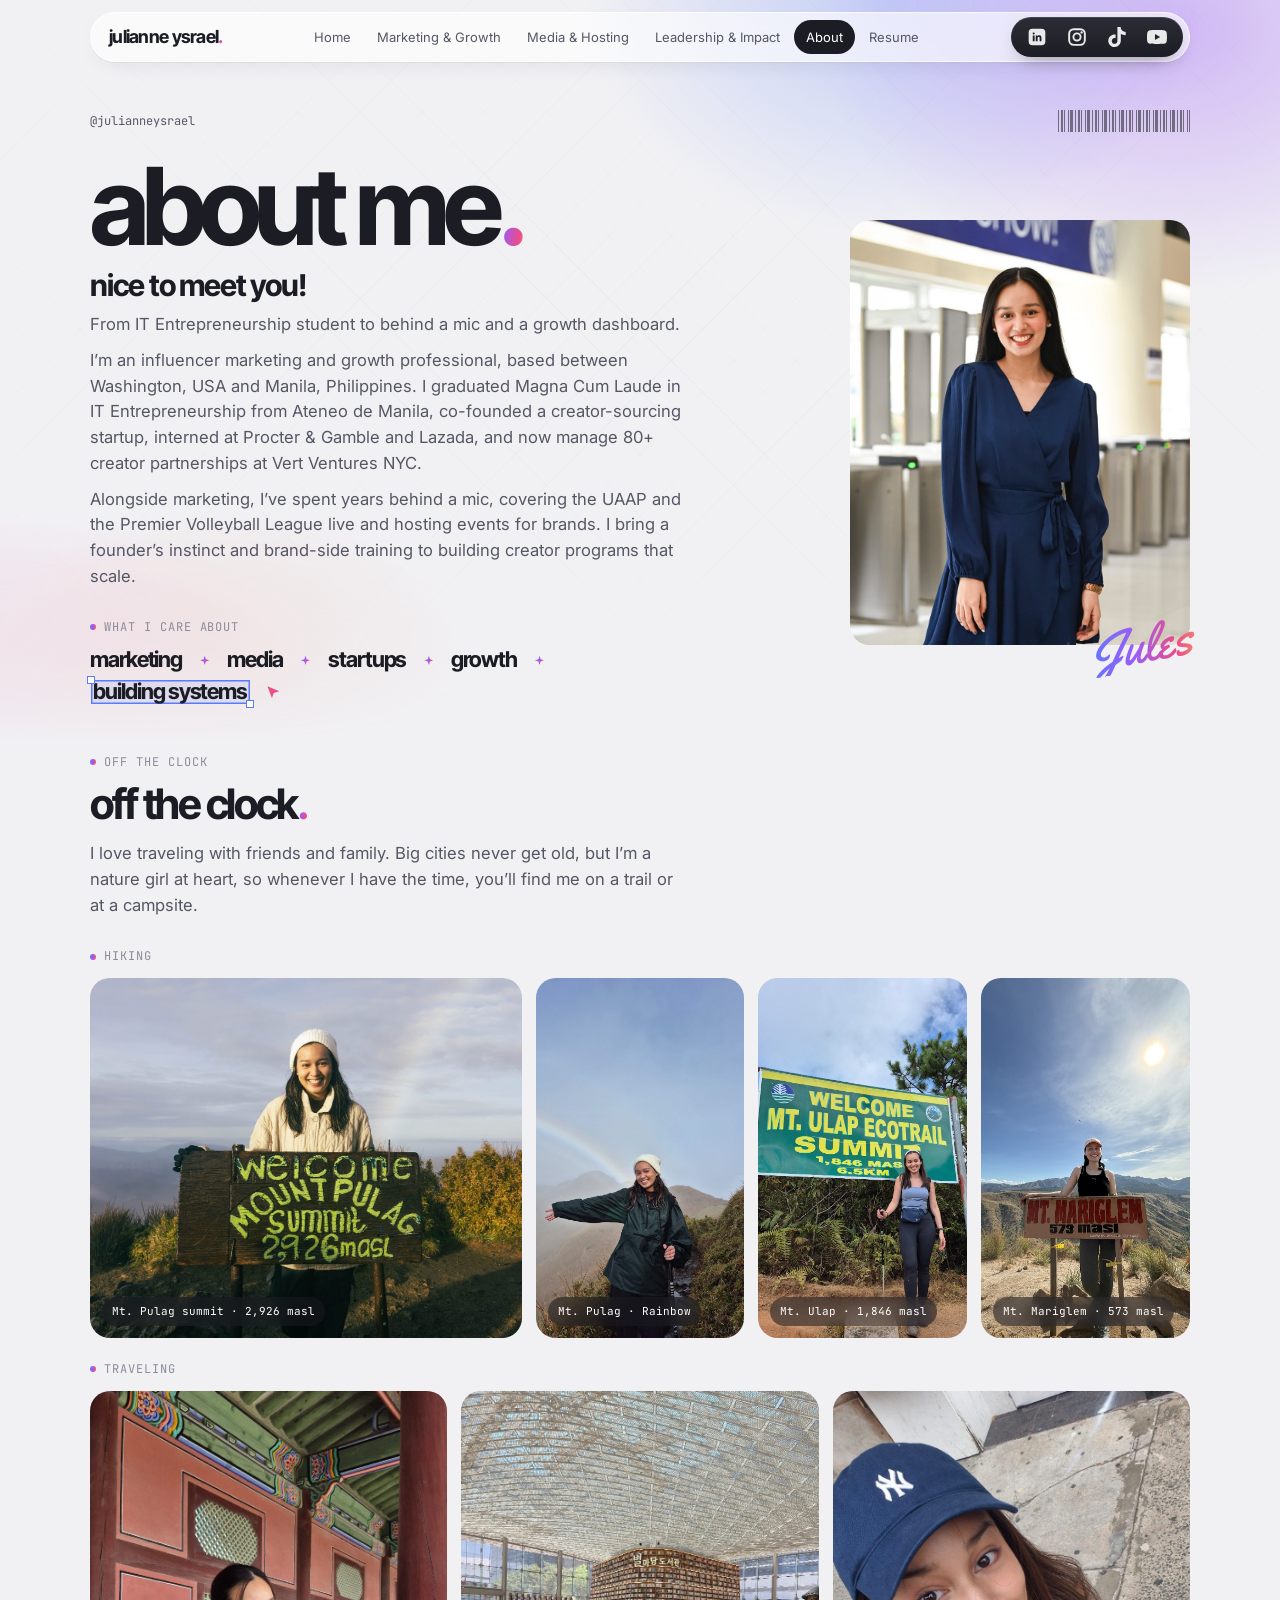
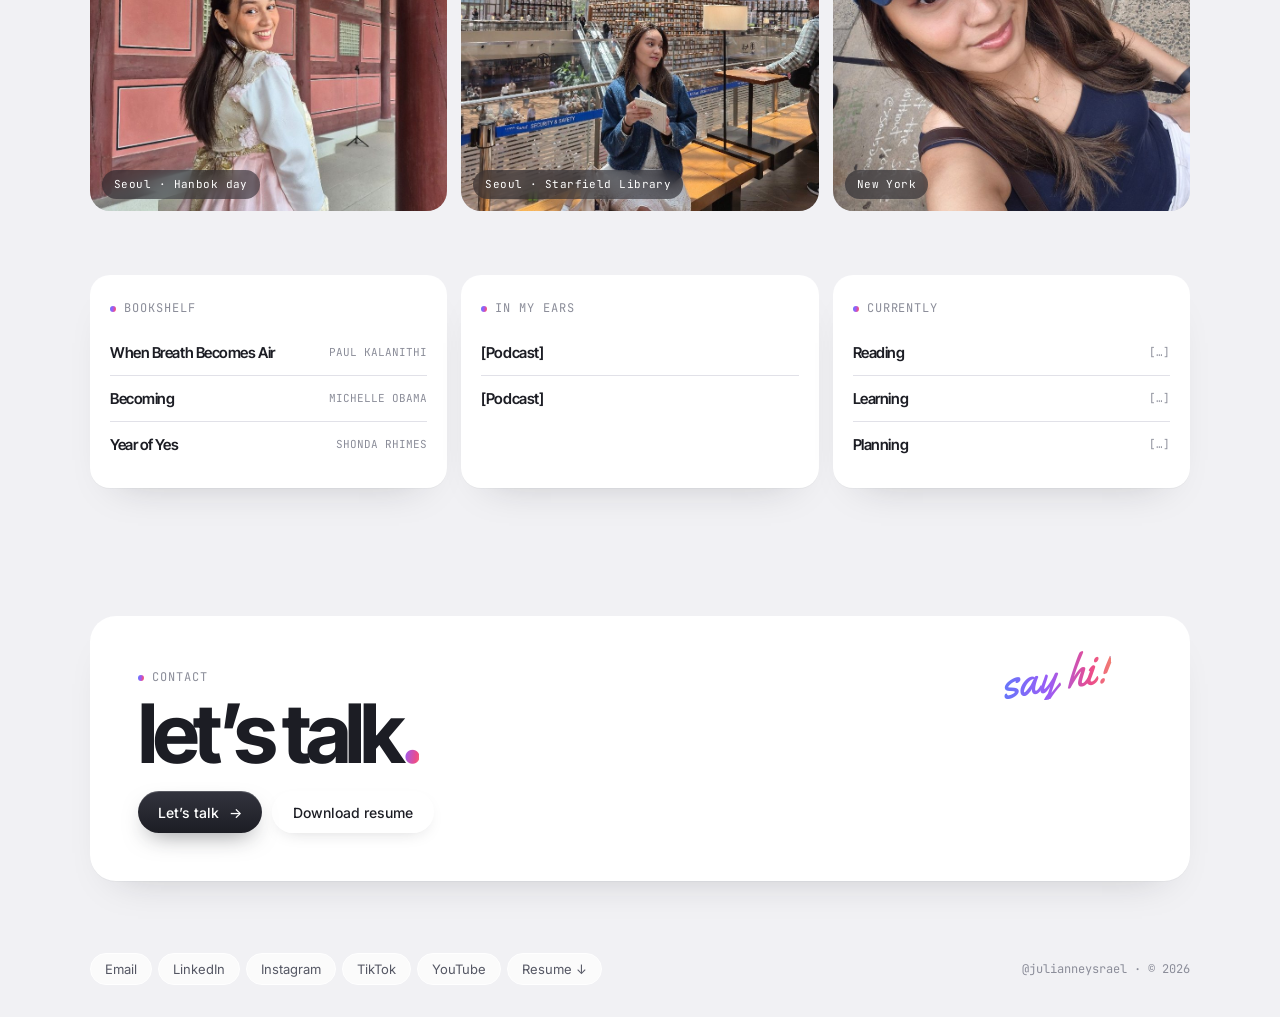
==== about.html @ 172ffd17 "Add travel and outdoors intro to About Co-Authored-By: Claude Opus 5.5 <noreply@anthropic.com> Claud" ====
<!doctype html>
<html lang="en">
<head>
  <meta charset="utf-8">
  <meta name="viewport" content="width=device-width, initial-scale=1">
  <title>About | Jules Ysrael</title>
  <meta name="description" content="My story, what I care about, and what I'm into right now.">
  <meta property="og:title" content="About | Jules Ysrael">
  <meta property="og:description" content="My story, what I care about, and what I'm into right now.">
  <meta name="theme-color" content="#f1f1f4">
  <link rel="preconnect" href="https://fonts.googleapis.com">
  <link rel="preconnect" href="https://fonts.gstatic.com" crossorigin>
  <link href="https://fonts.googleapis.com/css2?family=Inter:wght@400;500;600&family=Inter+Tight:wght@500;600;700&family=JetBrains+Mono:wght@400;500&family=Yellowtail&family=Instrument+Serif:ital@0;1&display=swap" rel="stylesheet">
  <link rel="stylesheet" href="assets/styles.css">
</head>
<body>
  <header class="site-header">
    <div class="wrap">
      <div class="bar">
        <a class="logo" href="index.html">julianne ysrael<span>.</span></a>

        <nav class="nav" id="nav">
          <a href="index.html">Home</a>
          <a href="marketing.html">Marketing &amp; Growth</a>
          <a href="media.html">Media &amp; Hosting</a>
          <a href="leadership.html">Leadership &amp; Impact</a>
          <a href="about.html" aria-current="page">About</a>
          <a href="assets/Jules-Ysrael-Resume.pdf" download>Resume</a>
        </nav>
        <div class="bar-end">
          <div class="socials" aria-label="Social media">
          <a href="https://www.linkedin.com/in/julianne-ysrael-a098501b9/" target="_blank" rel="noopener" aria-label="LinkedIn" title="LinkedIn"><svg viewBox="0 0 24 24" width="20" height="20" aria-hidden="true"><rect x="2" y="2" width="20" height="20" rx="4.5" fill="currentColor"/><g class="cut" transform="translate(4.7 4.5) scale(.62)"><path d="M20.447 20.452h-3.554v-5.569c0-1.328-.027-3.037-1.852-3.037-1.853 0-2.136 1.445-2.136 2.939v5.667H9.351V9h3.414v1.561h.046c.477-.9 1.637-1.85 3.37-1.85 3.601 0 4.267 2.37 4.267 5.455v6.286zM5.337 7.433a2.064 2.064 0 1 1 0-4.128 2.064 2.064 0 0 1 0 4.128zM7.119 20.452H3.555V9h3.564v11.452z"/></g></svg></a>
          <a href="https://www.instagram.com/julianneysrael/" target="_blank" rel="noopener" aria-label="Instagram" title="Instagram"><svg viewBox="0 0 24 24" width="20" height="20" aria-hidden="true"><rect x="2.6" y="2.6" width="18.8" height="18.8" rx="5.4" fill="none" stroke="currentColor" stroke-width="2.3"/><circle cx="12" cy="12" r="4.3" fill="none" stroke="currentColor" stroke-width="2.3"/><circle cx="17.5" cy="6.5" r="1.4" fill="currentColor"/></svg></a>
          <a href="https://www.tiktok.com/@julianneysrael" target="_blank" rel="noopener" aria-label="TikTok" title="TikTok"><svg viewBox="0 0 24 24" width="20" height="20" aria-hidden="true"><path fill="currentColor" d="M12.525.02c1.31-.02 2.61-.01 3.91-.02.08 1.53.63 3.09 1.75 4.17 1.12 1.11 2.7 1.62 4.24 1.79v4.03c-1.44-.05-2.89-.35-4.2-.97-.57-.26-1.1-.59-1.62-.93-.01 2.92.01 5.84-.02 8.75-.08 1.4-.54 2.79-1.35 3.94-1.31 1.92-3.58 3.17-5.91 3.21-1.43.08-2.86-.31-4.08-1.03-2.02-1.19-3.44-3.37-3.65-5.71-.02-.5-.03-1-.01-1.49.18-1.9 1.12-3.72 2.58-4.96 1.66-1.44 3.98-2.13 6.15-1.72.02 1.48-.04 2.96-.04 4.44-.99-.32-2.15-.23-3.02.37-.63.41-1.11 1.04-1.36 1.75-.21.51-.15 1.07-.14 1.61.24 1.64 1.82 3.02 3.5 2.87 1.12-.01 2.19-.66 2.77-1.61.19-.33.4-.67.41-1.06.1-1.79.06-3.57.07-5.36.01-4.03-.01-8.05.02-12.07z"/></svg></a>
          <a href="https://www.youtube.com/c/julesysrael" target="_blank" rel="noopener" aria-label="YouTube" title="YouTube"><svg viewBox="0 0 24 24" width="20" height="20" aria-hidden="true"><path fill="currentColor" fill-rule="evenodd" d="M23.498 6.186a3.016 3.016 0 0 0-2.122-2.136C19.505 3.545 12 3.545 12 3.545s-7.505 0-9.377.505A3.017 3.017 0 0 0 .502 6.186C0 8.07 0 12 0 12s0 3.93.502 5.814a3.016 3.016 0 0 0 2.122 2.136c1.871.505 9.376.505 9.376.505s7.505 0 9.377-.505a3.015 3.015 0 0 0 2.122-2.136C24 15.93 24 12 24 12s0-3.93-.502-5.814zM9.545 15.568V8.432L15.818 12l-6.273 3.568z"/></svg></a>
          </div>
          <button class="nav-toggle" aria-expanded="false" aria-controls="nav">Menu</button>
        </div>
      </div>
    </div>
  </header>

  <main>
    <section class="hero">
      <div class="ambient" aria-hidden="true"></div>
      <div class="wrap">
        <div class="hero-top reveal">
          <span>@julianneysrael</span>
          <span class="barcode" aria-hidden="true"></span>
        </div>
        <div class="hero-main reveal">
          <div class="hero-copy">
            <h1 class="display">about me<span class="dot">.</span></h1>
            <h2 class="h-sub" style="margin:18px 0 10px">nice to meet you!</h2>
            <p class="lede" style="margin-bottom:10px">From IT Entrepreneurship student to behind a mic and a growth dashboard.</p>
            <p class="lede" style="margin-bottom:10px">I&rsquo;m an influencer marketing and growth professional, based between Washington, USA and Manila, Philippines. I graduated Magna Cum Laude in IT Entrepreneurship from Ateneo de Manila, co-founded a creator-sourcing startup, interned at Procter &amp; Gamble and Lazada, and now manage 80+ creator partnerships at Vert Ventures NYC.</p>
            <p class="lede">Alongside marketing, I&rsquo;ve spent years behind a mic, covering the UAAP and the Premier Volleyball League live and hosting events for brands. I bring a founder&rsquo;s instinct and brand-side training to building creator programs that scale.</p>
            <span class="eyebrow" style="margin-top:8px">What I care about</span>
            <div class="logos" style="font-size:clamp(17px,1.7vw,22px)">
              <span>marketing</span><i class="spark"></i><span>media</span><i class="spark"></i><span>startups</span><i class="spark"></i><span>growth</span><i class="spark"></i><span class="select">building systems</span><span class="cursor" aria-hidden="true"></span>
            </div>
          </div>
          <div class="hero-photo">
            <div class="frame"><img src="assets/img/headshot.jpg" alt="Jules Ysrael" width="900" height="1352" loading="lazy"></div>
            <span class="script sig" aria-hidden="true">Jules</span>
          </div>
        </div>
      </div>
    </section>

    <section class="section" style="padding-top:0">
      <div class="wrap">
        <div class="section-head reveal">
          <div><span class="eyebrow">Off the clock</span><h2 class="display h-section">off the clock<span class="dot">.</span></h2></div>
          
        </div>
        <p class="lede reveal" style="margin:-6px 0 24px">I love traveling with friends and family. Big cities never get old, but I&rsquo;m a nature girl at heart, so whenever I have the time, you&rsquo;ll find me on a trail or at a campsite.</p>
        <span class="eyebrow reveal">Hiking</span>
        <div class="photo-wall five">
          <figure class="shot wide reveal"><img src="assets/img/about/hike-pulag.jpg" alt="Jules at the Mt. Pulag summit sign" loading="lazy"><figcaption>Mt. Pulag summit &middot; 2,926 masl</figcaption></figure>
          <figure class="shot reveal"><img src="assets/img/about/hike-rainbow.jpg" alt="Jules on a misty Mt. Pulag ridge with a rainbow behind her" loading="lazy"><figcaption>Mt. Pulag &middot; Rainbow</figcaption></figure>
          <figure class="shot reveal"><img src="assets/img/about/hike-ulap.jpg" alt="Jules at the Mt. Ulap Ecotrail summit sign" loading="lazy"><figcaption>Mt. Ulap &middot; 1,846 masl</figcaption></figure>
          <figure class="shot reveal"><img src="assets/img/about/hike-mariglem.jpg" alt="Jules at the Mt. Mariglem summit sign" loading="lazy"><figcaption>Mt. Mariglem &middot; 573 masl</figcaption></figure>
        </div>
        <span class="eyebrow reveal" style="margin-top:22px">Traveling</span>
        <div class="photo-wall three">
          <figure class="shot reveal"><img src="assets/img/about/travel-seoul-palace.jpg" alt="Jules in a pink hanbok at a palace in Seoul" loading="lazy"><figcaption>Seoul &middot; Hanbok day</figcaption></figure>
          <figure class="shot reveal"><img src="assets/img/about/travel-seoul-library.jpg" alt="Jules reading at Starfield Library in Seoul" loading="lazy"><figcaption>Seoul &middot; Starfield Library</figcaption></figure>
          <figure class="shot reveal"><img src="assets/img/about/travel-nyc.jpg" alt="Jules in a Yankees cap on a New York sidewalk" loading="lazy"><figcaption>New York</figcaption></figure>
        </div>
      </div>
    </section>

    <section class="section" style="padding-top:0">
      <div class="wrap grid-3">
        <div class="block card reveal">
          <span class="eyebrow">Bookshelf</span>
          <ul class="item-list" style="padding:0">
            <li><b>When Breath Becomes Air</b><span class="meta">PAUL KALANITHI</span></li>
            <li><b>Becoming</b><span class="meta">MICHELLE OBAMA</span></li>
            <li><b>Year of Yes</b><span class="meta">SHONDA RHIMES</span></li>
          </ul>
        </div>
          <div class="block card reveal">
            <span class="eyebrow">In my ears</span>
            <ul class="item-list" style="padding:0">
              <li><b>[Podcast]</b></li>
              <li><b>[Podcast]</b></li>
            </ul>
          </div>
          <div class="block card reveal">
            <span class="eyebrow">Currently</span>
            <ul class="item-list" style="padding:0">
              <li><b>Reading</b><span class="meta">[&hellip;]</span></li>
              <li><b>Learning</b><span class="meta">[&hellip;]</span></li>
              <li><b>Planning</b><span class="meta">[&hellip;]</span></li>
            </ul>
          </div>
      </div>
    </section>

    <section class="section">
      <div class="wrap">
        <div class="cta-card card reveal">
          <div class="ambient" aria-hidden="true"></div>
          <span class="script sig" aria-hidden="true">say hi!</span>
          <span class="eyebrow">Contact</span>
          <p class="display">let&rsquo;s talk<span class="dot">.</span></p>
          <div class="btns">
            <a class="btn btn-primary" href="mailto:ysraejulianne@gmail.com">Let&rsquo;s talk <span class="arrow">&rarr;</span></a>
            <a class="btn btn-ghost" href="assets/Jules-Ysrael-Resume.pdf" download>Download resume</a>
          </div>
        </div>
      </div>
    </section>
  </main>

  <footer class="site-footer">
    <div class="wrap">
      <ul>
        <li><a href="mailto:ysraejulianne@gmail.com">Email</a></li>
        <li><a href="https://www.linkedin.com/in/julianne-ysrael-a098501b9/" target="_blank" rel="noopener">LinkedIn</a></li>
        <li><a href="https://www.instagram.com/julianneysrael/" target="_blank" rel="noopener">Instagram</a></li>
        <li><a href="https://www.tiktok.com/@julianneysrael" target="_blank" rel="noopener">TikTok</a></li>
        <li><a href="https://www.youtube.com/c/julesysrael" target="_blank" rel="noopener">YouTube</a></li>
        <li><a href="assets/Jules-Ysrael-Resume.pdf" download>Resume &darr;</a></li>
      </ul>
      <span class="muted">@julianneysrael &middot; &copy; <span id="year">2026</span></span>
    </div>
  </footer>
  <script src="assets/main.js"></script>
</body>
</html>
---- assets/styles.css ----
/* Jules Ysrael — portfolio
   Big tight lowercase grotesk, soft gray base, blue → violet → pink gradient used sparingly,
   a script accent, and design-tool details (selection boxes, cursor, handles). */

:root {
  --bg: #f1f1f4;
  --surface: #ffffff;
  --ink: #1c1d24;
  --ink-2: #555764;
  --muted: #8b8d99;
  --line: #e1e1e8;
  --chip: #e9e9ef;

  --blue: #5b7cfa;
  --violet: #9b5cf6;
  --pink: #ec4c8a;
  --coral: #f28a6b;
  --grad: linear-gradient(100deg, var(--blue), var(--violet) 45%, var(--pink) 80%, var(--coral));

  --display: "Inter Tight", "Inter", system-ui, sans-serif;
  --sans: "Inter", system-ui, -apple-system, "Segoe UI", sans-serif;
  --mono: "JetBrains Mono", ui-monospace, monospace;
  --script: "Yellowtail", cursive;
  --serif: "Instrument Serif", Georgia, serif;

  --max: 1180px;
  --gutter: clamp(16px, 4vw, 40px);
  --space: clamp(40px, 5vw, 64px);
  --r: 20px;
  --r-sm: 14px;
}

*, *::before, *::after { box-sizing: border-box; }
html { -webkit-text-size-adjust: 100%; scroll-behavior: smooth; }
body {
  margin: 0;
  background: var(--bg);
  color: var(--ink);
  font-family: var(--sans);
  font-size: 15px;
  line-height: 1.55;
  -webkit-font-smoothing: antialiased;
  overflow-x: hidden;
}
img { max-width: 100%; display: block; }
a { color: inherit; text-decoration: none; }
p { margin: 0 0 1em; }
h1, h2, h3, h4 { margin: 0; font-family: var(--display); font-weight: 700; letter-spacing: -0.035em; line-height: 1.05; }
ul { margin: 0; padding: 0; list-style: none; }
::selection { background: rgba(91, 124, 250, .22); }

.wrap { max-width: var(--max); margin: 0 auto; padding: 0 var(--gutter); position: relative; }
.section { padding: var(--space) 0; position: relative; }

/* ---------- Type ---------- */
.display {
  font-family: var(--display); font-weight: 700; text-transform: lowercase;
  letter-spacing: -0.065em; line-height: .86; margin: 0;
}
.display .dot, .h-section .dot { color: transparent; background: var(--grad); -webkit-background-clip: text; background-clip: text; }
.h-section { font-size: clamp(28px, 3.4vw, 42px); letter-spacing: -0.055em; line-height: .95; }
.h-sub { font-size: clamp(22px, 2.4vw, 30px); letter-spacing: -0.04em; }

.script {
  font-family: var(--script); font-weight: 400; letter-spacing: 0; text-transform: none;
  background: var(--grad); -webkit-background-clip: text; background-clip: text; color: transparent;
  padding: 0 .08em; line-height: 1;
}
.grad-text { background: var(--grad); -webkit-background-clip: text; background-clip: text; color: transparent; }

.eyebrow {
  display: inline-flex; align-items: center; gap: 8px;
  font-family: var(--mono); font-size: 12px; text-transform: uppercase; letter-spacing: .08em;
  color: var(--muted); margin-bottom: 12px;
}
.eyebrow::before { content: ""; width: 6px; height: 6px; border-radius: 50%; background: var(--grad); }
.lede { font-size: clamp(15px, 1.3vw, 17px); color: var(--ink-2); max-width: 600px; }
.muted { color: var(--muted); }
.todo { color: var(--muted); font-style: italic; }

/* Design-tool selection box with corner handles */
.select {
  position: relative; display: inline-block;
  background: rgba(91, 124, 250, .12);
  box-shadow: inset 0 0 0 1.5px var(--blue);
  padding: 0 .12em; margin: 0 .04em;
}
.select::before, .select::after {
  content: ""; position: absolute; width: 8px; height: 8px;
  background: #fff; border: 1.5px solid var(--blue);
}
.select::before { left: -4px; top: -4px; }
.select::after { right: -4px; bottom: -4px; }
.cursor {
  display: inline-block; width: .55em; height: .55em; vertical-align: -0.35em; margin-left: -.05em;
  background: var(--pink);
  clip-path: polygon(0 0, 100% 42%, 52% 56%, 38% 100%);
  filter: drop-shadow(0 2px 4px rgba(236, 76, 138, .35));
}

/* Barcode detail */
.barcode {
  display: inline-block; width: 132px; height: 22px; opacity: .55;
  background: repeating-linear-gradient(90deg,
    var(--ink) 0 1px, transparent 1px 3px, var(--ink) 3px 5px, transparent 5px 6px,
    var(--ink) 6px 7px, transparent 7px 10px, var(--ink) 10px 11px, transparent 11px 12px,
    var(--ink) 12px 15px, transparent 15px 17px);
}

/* Soft gradient background + diamond grid */
.ambient {
  position: absolute; inset: 0; overflow: hidden; pointer-events: none; z-index: 0;
  -webkit-mask-image: linear-gradient(#000 70%, transparent); mask-image: linear-gradient(#000 70%, transparent);
}
.cta-card .ambient { -webkit-mask-image: none; mask-image: none; }
.ambient::before {
  content: ""; position: absolute; inset: 0;
  background:
    radial-gradient(40% 50% at 92% 4%, rgba(155, 92, 246, .38), transparent 70%),
    radial-gradient(35% 45% at 70% 0%, rgba(91, 124, 250, .30), transparent 70%),
    radial-gradient(40% 45% at 0% 100%, rgba(236, 76, 138, .26), transparent 70%),
    radial-gradient(30% 35% at 18% 92%, rgba(242, 138, 107, .22), transparent 70%);
}
.ambient::after {
  content: ""; position: absolute; inset: 0; opacity: .5;
  background-image:
    repeating-linear-gradient(45deg, rgba(28, 29, 36, .045) 0 1px, transparent 1px 44px),
    repeating-linear-gradient(-45deg, rgba(28, 29, 36, .045) 0 1px, transparent 1px 44px);
  -webkit-mask-image: radial-gradient(80% 70% at 50% 40%, #000, transparent);
  mask-image: radial-gradient(80% 70% at 50% 40%, #000, transparent);
}
.hero > .wrap, .page-hero > .wrap, .cta-card > * { position: relative; z-index: 1; }

/* ---------- Header ---------- */
.site-header { position: sticky; top: 0; z-index: 20; padding: 12px 0; }
.site-header .wrap { display: flex; align-items: center; justify-content: space-between; }
.bar {
  position: relative;
  display: flex; align-items: center; justify-content: space-between; gap: 16px; width: 100%;
  height: 50px; padding: 0 6px 0 18px; border-radius: 999px;
  background: rgba(255, 255, 255, .62); backdrop-filter: blur(16px); -webkit-backdrop-filter: blur(16px);
  border: 1px solid rgba(255, 255, 255, .8);
  box-shadow: 0 1px 0 rgba(28, 29, 36, .04), 0 8px 24px -12px rgba(28, 29, 36, .14);
}
.logo { white-space: nowrap; font-family: var(--display); font-weight: 700; letter-spacing: -0.04em; font-size: 18px; text-transform: lowercase; }
.logo span { color: transparent; background: var(--grad); -webkit-background-clip: text; background-clip: text; }
.nav { display: flex; gap: 2px; font-size: 13px; color: var(--ink-2); }
.nav a { padding: 7px 12px; border-radius: 999px; transition: background .2s, color .2s; }
.nav a:hover { color: var(--ink); background: rgba(28, 29, 36, .05); }
.nav a[aria-current="page"] { color: #fff; background: var(--ink); }
.nav-toggle {
  display: none; border: 0; cursor: pointer; font: inherit; font-size: 14px; font-weight: 500;
  height: 40px; padding: 0 18px; border-radius: 999px; background: var(--ink); color: #fff;
}
/* Social icons in the header */
.bar-end { display: flex; align-items: center; gap: 6px; flex: none; }
.socials {
  display: flex; align-items: center; gap: 4px; height: 40px; padding: 0 8px; border-radius: 999px;
  background: linear-gradient(180deg, #2b2c35, var(--ink));
  box-shadow: inset 0 1px 0 rgba(255, 255, 255, .12), 0 8px 20px -10px rgba(28, 29, 36, .6);
}
.socials a {
  position: relative; width: 36px; height: 36px; display: grid; place-items: center;
  color: #fff; opacity: .9; transition: opacity .2s, transform .2s;
}
.socials a .cut { fill: var(--ink); }
.socials a::after {
  content: ""; position: absolute; bottom: 2px; left: 50%; width: 4px; height: 4px; margin-left: -2px;
  border-radius: 50%; background: var(--grad); opacity: 0; transition: opacity .2s;
}
.socials a:hover { opacity: 1; transform: translateY(-2px); }
.socials a:hover::after { opacity: 1; }
@media (max-width: 1140px) {
  .nav-toggle { display: block; }
  .nav {
    position: absolute; top: 58px; left: 0; right: 0;
    flex-direction: column; gap: 2px; padding: 10px; border-radius: 24px;
    background: rgba(255, 255, 255, .92); backdrop-filter: blur(16px); -webkit-backdrop-filter: blur(16px);
    box-shadow: 0 20px 40px -16px rgba(28, 29, 36, .25);
    display: none;
  }
  .nav.open { display: flex; }
  .nav a { padding: 14px 16px; font-size: 17px; }
}

/* ---------- Buttons & pills ---------- */
.btns { display: flex; flex-wrap: wrap; gap: 10px; }
.btn {
  display: inline-flex; align-items: center; gap: 10px;
  height: 42px; padding: 0 20px; border-radius: 999px;
  font-size: 14px; font-weight: 500; transition: transform .2s, box-shadow .2s, background .2s;
}
.btn-primary {
  background: linear-gradient(180deg, #33343e, var(--ink)); color: #fff;
  box-shadow: inset 0 1px 0 rgba(255, 255, 255, .18), 0 10px 24px -10px rgba(28, 29, 36, .55);
}
.btn-primary:hover { transform: translateY(-2px); box-shadow: inset 0 1px 0 rgba(255,255,255,.18), 0 16px 30px -12px rgba(155, 92, 246, .6); }
.btn-ghost { background: rgba(255, 255, 255, .7); border: 1px solid #fff; box-shadow: 0 6px 18px -10px rgba(28, 29, 36, .25); }
.btn-ghost:hover { transform: translateY(-2px); background: #fff; }
.btn .arrow { transition: transform .2s; }
.btn:hover .arrow { transform: translateX(3px); }

.pill {
  display: inline-flex; align-items: center; height: 28px; padding: 0 12px; border-radius: 999px;
  font-family: var(--serif); font-size: 16px; font-weight: 400; letter-spacing: 0;
  background: rgba(255, 255, 255, .75); border: 1px solid #fff; color: var(--ink-2);
}
.pill.blue { background: var(--blue); border-color: var(--blue); color: #fff; }
.link-arrow { font-size: 14px; font-weight: 500; display: inline-flex; gap: 6px; align-items: center; }
.link-arrow:hover { color: var(--violet); }

.badge {
  display: inline-grid; place-items: center; width: 34px; height: 34px; border-radius: 50%; flex: none;
  font-family: var(--display); font-weight: 600; font-size: 12px; color: #fff; background: var(--grad);
  box-shadow: 0 0 0 4px rgba(255, 255, 255, .8), 0 8px 18px -8px rgba(155, 92, 246, .6);
}

/* ---------- Hero ---------- */
.hero { position: relative; margin-top: -74px; padding: calc(74px + clamp(20px, 3vw, 36px)) 0 clamp(28px, 4vw, 44px); }
.hero-main { display: grid; grid-template-columns: 1.5fr 1fr; gap: clamp(24px, 4vw, 56px); align-items: center; }
.hero-top { display: flex; justify-content: space-between; align-items: center; gap: 16px; margin-bottom: clamp(16px, 2.4vw, 28px); font-family: var(--mono); font-size: 12px; color: var(--ink-2); }
.hero-top .pills { display: flex; flex-wrap: wrap; gap: 6px; }
.hero-display { display: grid; grid-template-columns: auto 1fr; align-items: end; gap: clamp(16px, 3vw, 36px); }
.hero-display .display, .hero-main .display { font-size: clamp(56px, 8.4vw, 112px); }
.hero-photo {
  position: relative; aspect-ratio: 4 / 5; border-radius: var(--r); background: #dcdce3; overflow: visible;
  max-width: 340px; justify-self: end; width: 100%;
}
.hero-photo .frame { position: absolute; inset: 0; border-radius: inherit; overflow: hidden; display: grid; place-items: center; color: var(--muted); font-size: 13px; font-family: var(--mono); }
.hero-photo img { width: 100%; height: 100%; object-fit: cover; object-position: 50% 18%; }
.hero-photo .sig { position: absolute; right: -6px; bottom: -26px; font-size: clamp(38px, 4vw, 54px); transform: rotate(-10deg); }
.hero-intro { display: grid; grid-template-columns: 1.15fr 1fr; gap: clamp(20px, 4vw, 48px); margin-top: clamp(20px, 3vw, 32px); align-items: start; }
.hero-main .hero-copy h1:not(.display) { font-size: clamp(22px, 2.3vw, 30px); letter-spacing: -0.045em; line-height: 1.15; font-weight: 600; margin: clamp(16px, 2vw, 24px) 0 12px; }
.hero-main .lede { margin-bottom: 20px; }
.hero-intro h1 { font-size: clamp(22px, 2.3vw, 30px); letter-spacing: -0.045em; line-height: 1.12; font-weight: 600; }
.hero-intro .lede { margin-bottom: 20px; }
@media (max-width: 820px) {
  .hero-display { grid-template-columns: 1fr; }
  .hero-photo { justify-self: start; max-width: 100%; }
  .hero-intro, .hero-main { grid-template-columns: 1fr; }
  .hero-main .hero-photo { max-width: 100%; aspect-ratio: 1; }
  .hero-top .barcode { display: none; }
}

.page-hero { position: relative; margin-top: -74px; padding: calc(74px + clamp(24px, 4vw, 48px)) 0 clamp(24px, 3vw, 36px); }
.page-hero .display { font-size: clamp(44px, 6.4vw, 84px); margin-bottom: clamp(14px, 2vw, 22px); }
.page-hero .lede { font-size: clamp(17px, 1.7vw, 21px); color: var(--ink); font-family: var(--display); font-weight: 500; letter-spacing: -0.03em; line-height: 1.3; max-width: 820px; }
.page-hero .lede .script { font-size: 1.35em; }
.page-hero h1.title { font-size: clamp(24px, 3vw, 36px); letter-spacing: -0.05em; max-width: 960px; margin-bottom: 8px; }

/* ---------- Cards ---------- */
.card { background: var(--surface); border-radius: var(--r); box-shadow: 0 1px 0 rgba(28, 29, 36, .03), 0 20px 40px -28px rgba(28, 29, 36, .25); }

/* ---------- Proof bar ---------- */
.proof { display: grid; grid-template-columns: repeat(4, 1fr); padding: 8px; }
.proof div { padding: 18px 20px; }
.proof div + div { border-left: 1px solid var(--line); }
.proof strong { display: block; font-family: var(--display); font-size: clamp(28px, 3vw, 40px); font-weight: 700; letter-spacing: -0.06em; line-height: 1; margin-bottom: 6px; }
.proof strong i { font-style: normal; color: transparent; background: var(--grad); -webkit-background-clip: text; background-clip: text; }
.proof span { font-size: 13px; color: var(--ink-2); }
@media (max-width: 760px) {
  .proof { grid-template-columns: 1fr 1fr; }
  .proof div { padding: 16px; }
  .proof div:nth-child(3) { border-left: 0; }
  .proof div:nth-child(n+3) { border-top: 1px solid var(--line); }
}

/* ---------- Section heads ---------- */
.section-head { display: flex; justify-content: space-between; align-items: end; gap: 16px; margin-bottom: clamp(16px, 2vw, 24px); flex-wrap: wrap; }

/* ---------- Work cards ---------- */
.work-grid { display: grid; grid-template-columns: repeat(4, 1fr); gap: 14px; }
.work-card {
  position: relative; display: flex; flex-direction: column; justify-content: space-between;
  padding: 20px; min-height: 0;
  transition: transform .25s, box-shadow .25s;
}
a.work-card:hover { transform: translateY(-4px); box-shadow: 0 30px 50px -30px rgba(91, 124, 250, .5); }
.work-card .top { display: flex; justify-content: space-between; align-items: start; gap: 12px; }
.work-card .tag { font-family: var(--mono); font-size: 11px; text-transform: uppercase; letter-spacing: .08em; padding: 6px 10px; border-radius: 999px; background: var(--chip); color: var(--ink-2); }
.work-card h3 { font-size: clamp(20px, 1.9vw, 24px); letter-spacing: -0.05em; margin: 16px 0 6px; text-transform: lowercase; }
.work-card p { color: var(--ink-2); font-size: 13.5px; line-height: 1.45; margin: 0; max-width: 520px; }
.work-card .metric { margin-top: 18px; display: flex; justify-content: space-between; align-items: center; gap: 12px; font-size: 13px; color: var(--ink-2); }
.work-card .metric b { color: var(--ink); font-weight: 600; font-family: var(--display); font-size: 15px; letter-spacing: -0.03em; }
.work-card .go { width: 32px; height: 32px; flex: none; border-radius: 50%; display: grid; place-items: center; background: var(--chip); transition: background .25s, color .25s; }
a.work-card:hover .go { background: var(--ink); color: #fff; }
.work-card.feature {
  grid-column: 1 / -1; color: #fff; overflow: hidden;
  background: radial-gradient(60% 120% at 100% 0%, rgba(236, 76, 138, .55), transparent 60%),
              radial-gradient(60% 120% at 0% 100%, rgba(91, 124, 250, .7), transparent 60%),
              linear-gradient(120deg, #4a5ef0, #8e54f2 55%, #c34fb0);
}
.work-card.feature p, .work-card.feature .metric { color: rgba(255, 255, 255, .82); }
.work-card.feature .metric b { color: #fff; }
.work-card.feature .tag { background: rgba(255, 255, 255, .2); color: #fff; }
.work-card.feature .go { background: rgba(255, 255, 255, .22); }
.work-card.feature:hover .go { background: #fff; color: var(--ink); }
.work-card.feature .script { position: absolute; right: 24px; top: 14px; font-size: clamp(32px, 3.6vw, 48px); background: none; color: rgba(255, 255, 255, .9); transform: rotate(-8deg); }
@media (max-width: 1000px) { .work-grid { grid-template-columns: repeat(2, 1fr); } }
@media (max-width: 600px) {
  .work-grid { grid-template-columns: 1fr; }
  .work-card { min-height: 0; }
  .work-card.feature .script { display: none; }
}

/* ---------- Brands ---------- */
.logos { display: flex; flex-wrap: wrap; align-items: center; gap: 8px 18px; font-family: var(--display); font-weight: 700; font-size: clamp(18px, 2vw, 26px); letter-spacing: -0.05em; line-height: 1.1; }
.logos .spark { width: .42em; height: .42em; background: var(--grad); clip-path: polygon(50% 0, 62% 38%, 100% 50%, 62% 62%, 50% 100%, 38% 62%, 0 50%, 38% 38%); }

/* ---------- Quote ---------- */
.quote { padding: clamp(20px, 3vw, 32px); position: relative; }
.quote blockquote { margin: 0 0 16px; font-family: var(--display); font-weight: 600; font-size: clamp(18px, 2vw, 24px); letter-spacing: -0.04em; line-height: 1.18; max-width: 900px; }
.quote .mark { font-family: var(--display); font-size: 64px; line-height: .6; display: block; height: 28px; }
.quote cite { font-style: normal; font-size: 14px; color: var(--ink-2); display: flex; align-items: center; gap: 12px; }
.quote cite::before { content: ""; width: 32px; height: 32px; border-radius: 50%; background: var(--chip); }

/* ---------- CTA ---------- */
.cta-card { position: relative; overflow: hidden; padding: clamp(28px, 4vw, 48px) clamp(20px, 4vw, 48px); border-radius: calc(var(--r) + 6px); background: #fff; }
.cta-card .display { font-size: clamp(44px, 6.4vw, 84px); margin-bottom: 22px; }
.cta-card .script.sig { position: absolute; right: clamp(20px, 6vw, 80px); top: clamp(20px, 3vw, 36px); font-size: clamp(32px, 3.6vw, 48px); transform: rotate(-10deg); }
@media (max-width: 600px) { .cta-card .script.sig { position: static; display: block; width: max-content; margin-bottom: 12px; } }

/* ---------- Rows (capabilities, leadership) ---------- */
.rows { display: grid; gap: 14px; grid-template-columns: repeat(2, 1fr); }
.rows .row { grid-template-columns: 1fr; gap: 10px; }
.row { display: grid; grid-template-columns: 1fr 1.6fr; gap: 12px 40px; padding: 20px; }
.row.span { grid-column: 1 / -1; }
.row .head { display: flex; gap: 12px; align-items: center; }
.row h3 { font-size: clamp(17px, 1.6vw, 20px); letter-spacing: -0.04em; }
.row p { color: var(--ink-2); }
.row p:last-child { margin-bottom: 0; }
@media (max-width: 760px) { .row, .rows { grid-template-columns: 1fr; } }

.chips { display: flex; flex-wrap: wrap; gap: 6px; margin-top: 10px; }
.chips li { font-size: 12px; background: var(--chip); padding: 5px 11px; border-radius: 999px; color: var(--ink-2); }

/* ---------- Tables ---------- */
.table-card { padding: 8px 20px; }
.table-wrap { overflow-x: auto; -webkit-overflow-scrolling: touch; }
table { width: 100%; border-collapse: collapse; font-size: 13.5px; min-width: 600px; }
th { text-align: left; font-family: var(--mono); font-weight: 400; font-size: 11px; text-transform: uppercase; letter-spacing: .08em; color: var(--muted); padding: 10px 16px 10px 0; border-bottom: 1px solid var(--line); }
td { padding: 9px 16px 9px 0; border-bottom: 1px solid var(--line); vertical-align: top; color: var(--ink-2); }
tr:last-child td { border-bottom: 0; }
td:first-child { color: var(--ink); font-weight: 500; }
tr.link-row { cursor: pointer; }
tr.link-row:hover td { color: var(--ink); }
tr.link-row:hover td:first-child a { color: var(--violet); }

/* ---------- Lists ---------- */
.item-list { padding: 4px 20px; }
.item-list li { padding: 11px 0; border-top: 1px solid var(--line); display: grid; grid-template-columns: 1fr auto; gap: 2px 20px; }
.item-list li:first-child { border-top: 0; }
.item-list b { font-family: var(--display); font-weight: 600; font-size: 15px; letter-spacing: -0.03em; }
.item-list .meta { font-family: var(--mono); font-size: 11px; color: var(--muted); white-space: nowrap; padding-top: 3px; }
.item-list p { grid-column: 1 / -1; margin: 0; color: var(--ink-2); font-size: 13.5px; }
@media (max-width: 600px) { .item-list li { grid-template-columns: 1fr; } .item-list .meta { white-space: normal; padding-top: 0; } }

.grid-3 { display: grid; grid-template-columns: repeat(3, 1fr); gap: 14px; }
.grid-2 { display: grid; grid-template-columns: repeat(2, 1fr); gap: 14px; }
@media (max-width: 860px) { .grid-3 { grid-template-columns: 1fr 1fr; } }
@media (max-width: 600px) { .grid-3, .grid-2 { grid-template-columns: 1fr; } }

.block { padding: 20px; }
.block h3 { font-size: 18px; letter-spacing: -0.04em; margin-bottom: 6px; text-transform: lowercase; }

/* ---------- Media ---------- */
.video {
  position: relative; aspect-ratio: 16 / 9; border-radius: var(--r-sm); overflow: hidden;
  display: grid; place-items: center; color: rgba(255, 255, 255, .7); font-size: 13px; font-family: var(--mono);
  background: radial-gradient(70% 90% at 100% 0%, rgba(155, 92, 246, .55), transparent 60%),
              radial-gradient(60% 80% at 0% 100%, rgba(236, 76, 138, .4), transparent 60%), #23242d;
}
.video::before {
  content: ""; width: 56px; height: 56px; border-radius: 50%; position: absolute;
  background: rgba(255, 255, 255, .18) url("data:image/svg+xml,%3Csvg xmlns='http://www.w3.org/2000/svg' viewBox='0 0 24 24'%3E%3Cpath d='M8 5v14l11-7z' fill='white'/%3E%3C/svg%3E") center / 22px no-repeat;
  backdrop-filter: blur(6px);
}
.video span { position: absolute; bottom: 14px; left: 16px; }
.video iframe { position: absolute; inset: 0; width: 100%; height: 100%; border: 0; z-index: 1; }
.video.big { border-radius: var(--r); }
.video.vertical { aspect-ratio: 9 / 16; }
.video-caption { font-size: 13px; color: var(--ink-2); margin-top: 8px; display: flex; justify-content: space-between; gap: 12px; }
.video-caption .muted { font-family: var(--mono); font-size: 12px; }
.shorts { display: grid; grid-template-columns: repeat(3, 1fr); gap: 10px; }
@media (max-width: 600px) {
  .shorts .video-caption { flex-direction: column; gap: 2px; font-size: 12px; }
  .shorts .video::before { width: 36px; height: 36px; background-size: 16px; }
  .shorts .video span { display: none; }
}
.photo { aspect-ratio: 1; background: #dcdce3; border-radius: var(--r); display: grid; place-items: center; color: var(--muted); font-size: 13px; font-family: var(--mono); overflow: hidden; }
.photo img { width: 100%; height: 100%; object-fit: cover; }

/* ---------- Case study ---------- */
.case-meta { display: grid; grid-template-columns: repeat(3, 1fr); padding: 8px; }
.case-meta div { padding: 14px 20px; }
.case-meta div + div { border-left: 1px solid var(--line); }
.case-meta span { display: block; font-family: var(--mono); font-size: 11px; text-transform: uppercase; letter-spacing: .08em; color: var(--muted); margin-bottom: 6px; }
@media (max-width: 600px) {
  .case-meta { grid-template-columns: 1fr; }
  .case-meta div + div { border-left: 0; border-top: 1px solid var(--line); }
}
.case-body { display: grid; grid-template-columns: repeat(2, 1fr); gap: 14px; margin-top: 14px; }
.case-body > section { padding: 20px; }
.case-body > section.span { grid-column: 1 / -1; display: grid; grid-template-columns: 1fr 3fr; gap: 12px 32px; }
.case-body h2 { margin-bottom: 10px; }
.case-body h2 { font-size: clamp(18px, 1.8vw, 22px); letter-spacing: -0.045em; text-transform: lowercase; }
.case-body p { color: var(--ink-2); margin: 0; }
.case-body ul.bullets li { padding-left: 20px; position: relative; margin-bottom: 8px; color: var(--ink-2); }
.case-body ul.bullets li::before { content: ""; position: absolute; left: 0; top: .62em; width: 8px; height: 8px; border-radius: 50%; background: var(--grad); }
.results { display: grid; grid-template-columns: repeat(auto-fit, minmax(120px, 1fr)); gap: 20px; }
.results:has(> :nth-child(4)) { grid-template-columns: repeat(2, 1fr); }
.results strong { display: block; font-family: var(--display); font-size: clamp(28px, 3vw, 38px); font-weight: 700; letter-spacing: -0.06em; line-height: 1; margin-bottom: 6px; }
.results span { font-size: 13px; color: var(--ink-2); }
@media (max-width: 760px) { .case-body, .case-body > section.span { grid-template-columns: 1fr; } }
.case-nav { display: grid; grid-template-columns: 1fr 1fr; gap: 14px; padding: 14px 0 0; }
.case-nav a { padding: 16px 20px; font-family: var(--display); font-weight: 700; font-size: clamp(16px, 1.8vw, 20px); letter-spacing: -0.04em; text-transform: lowercase; transition: transform .2s; }
.case-nav a:hover { transform: translateY(-3px); }
.case-nav small { display: block; font-family: var(--mono); font-weight: 400; font-size: 11px; letter-spacing: .08em; text-transform: uppercase; color: var(--muted); margin-bottom: 6px; }
.back { font-family: var(--mono); font-size: 11px; text-transform: uppercase; letter-spacing: .08em; color: var(--ink-2); display: inline-flex; gap: 8px; margin-bottom: 14px; }
.back:hover { color: var(--violet); }

/* ---------- Footer ---------- */
.site-footer { padding: 8px 0 32px; font-size: 13px; }
.site-footer .wrap { display: flex; justify-content: space-between; align-items: center; gap: 20px; flex-wrap: wrap; }
.site-footer ul { display: flex; flex-wrap: wrap; gap: 6px; }
.site-footer ul a { display: inline-flex; height: 32px; align-items: center; padding: 0 14px; border-radius: 999px; background: rgba(255, 255, 255, .7); border: 1px solid #fff; color: var(--ink-2); transition: color .2s, background .2s; }
.site-footer ul a:hover { color: var(--ink); background: #fff; }
.site-footer .muted { font-family: var(--mono); font-size: 12px; }

/* ---------- Reveal ---------- */
.reveal { opacity: 0; transform: translateY(16px); transition: opacity .7s ease, transform .7s ease; }
.reveal.in { opacity: 1; transform: none; }
@media (prefers-reduced-motion: reduce) {
  .reveal { opacity: 1; transform: none; transition: none; }
  html { scroll-behavior: auto; }
}

/* ---------- Overview (home) ---------- */
.overview { display: grid; grid-template-columns: repeat(3, 1fr); gap: 14px; }
.overview .block { display: flex; flex-direction: column; }
.overview .block .h-row { display: flex; justify-content: space-between; align-items: center; gap: 12px; margin-bottom: 6px; }
.overview .block h3 { margin: 0; }
.overview .block > p { color: var(--ink-2); font-size: 13.5px; margin: 0 0 4px; }
.overview .item-list { padding: 0; margin-top: 6px; }
.overview .item-list li { padding: 8px 0; }
.overview .item-list b { font-size: 14px; }
.overview .more { margin-top: auto; padding-top: 12px; }
@media (max-width: 900px) { .overview { grid-template-columns: 1fr; } }

/* Two panels side by side */
.split { display: grid; grid-template-columns: 1fr 1fr; gap: 14px; align-items: start; }
.split .section-head { margin-bottom: 12px; }
@media (max-width: 860px) { .split { grid-template-columns: 1fr; } }
.rows .row.span { grid-template-columns: 1fr 1.6fr; gap: 12px 32px; }
@media (max-width: 760px) { .rows .row.span { grid-template-columns: 1fr; } }
@media (max-width: 400px) { .socials { padding: 0 4px; gap: 0; } .socials a { width: 32px; } .socials svg { width: 18px; height: 18px; } .logo { font-size: 16px; } .bar { padding: 0 5px 0 14px; gap: 8px; } .nav-toggle { padding: 0 14px; } }
a.video { transition: transform .2s, box-shadow .2s; }
a.video:hover { transform: translateY(-2px); box-shadow: 0 16px 30px -16px rgba(155, 92, 246, .6); }
.row .head { align-self: start; }

/* ---------- Brand logo grid ---------- */
.brand-grid { display: grid; grid-template-columns: repeat(6, 1fr); gap: 10px; }
.brand { height: 76px; border-radius: var(--r-sm); display: grid; place-items: center; padding: 14px; transition: transform .2s, box-shadow .2s; }
.brand:hover { transform: translateY(-2px); box-shadow: 0 16px 30px -18px rgba(91, 124, 250, .55); }
.brand img { max-width: 100%; max-height: 28px; object-fit: contain; }
.brand-revlon img { max-height: 18px; }
.brand-sperry img { max-height: 22px; }
.brand-samsung img { max-height: 16px; }
.brand-cetaphil img { max-height: 40px; }
.brand-nivea img { max-height: 46px; }
.brand-pg img { max-height: 34px; }
.brand-lazada img { max-height: 26px; }
.brand-text span { font-family: var(--display); font-weight: 700; font-size: 19px; letter-spacing: -0.04em; color: var(--ink-2); }
@media (max-width: 1000px) { .brand-grid { grid-template-columns: repeat(4, 1fr); } }
@media (max-width: 600px) { .brand-grid { grid-template-columns: repeat(3, 1fr); } .brand { height: 64px; padding: 10px; } }

/* ---------- Skills ---------- */
.skills-grid { display: grid; grid-template-columns: repeat(4, 1fr); gap: 14px; }
@media (max-width: 1000px) { .skills-grid { grid-template-columns: repeat(2, 1fr); } }
@media (max-width: 600px) { .skills-grid { grid-template-columns: 1fr; } }
.tools { margin-top: 14px; }
.tools-grid { display: grid; grid-template-columns: repeat(4, 1fr); gap: 16px 24px; margin-top: 10px; }
.tools-grid .eyebrow { margin-bottom: 0; }
@media (max-width: 1000px) { .tools-grid { grid-template-columns: repeat(2, 1fr); } }
@media (max-width: 600px) { .tools-grid { grid-template-columns: 1fr; } }
.brand-hallmark img { max-height: 40px; }
.rows .row { align-content: start; }
.brand-oralb img { max-height: 30px; }
.brand-maybelline img { max-height: 20px; }
.brand-mediheal img { max-height: 18px; }

/* ---------- Photo wall (Media) ---------- */
.photo-wall { display: grid; grid-template-columns: repeat(4, 1fr); grid-auto-rows: 360px; grid-auto-flow: dense; gap: 14px; }
.shot { position: relative; margin: 0; border-radius: var(--r); overflow: hidden; background: #dcdce3; }
.shot.wide { grid-column: span 2; }
.shot img { width: 100%; height: 100%; object-fit: cover; object-position: 50% 25%; transition: transform .5s ease; }
.shot:hover img { transform: scale(1.03); }
.shot figcaption {
  position: absolute; left: 12px; bottom: 12px; padding: 6px 12px; border-radius: 999px;
  font-family: var(--mono); font-size: 11px; letter-spacing: .04em; color: #fff;
  background: rgba(28, 29, 36, .55); backdrop-filter: blur(8px); -webkit-backdrop-filter: blur(8px);
}
@media (max-width: 760px) { .photo-wall { grid-template-columns: repeat(2, 1fr); grid-auto-rows: 230px; } }
.shot figcaption { white-space: nowrap; max-width: calc(100% - 24px); overflow: hidden; text-overflow: ellipsis; }
@media (max-width: 760px) { .shot figcaption { font-size: 10px; padding: 5px 10px; left: 8px; bottom: 8px; } }
.photo-wall.five { grid-template-columns: repeat(5, 1fr); }
@media (max-width: 760px) {
  .photo-wall.five { grid-template-columns: repeat(2, 1fr); }
  .photo-wall.five .shot:last-child { grid-column: span 2; }
}
.photo-wall.five figcaption { letter-spacing: 0; padding: 6px 10px; }
@media (max-width: 760px) { .photo-wall.five .shot:last-child img { object-position: 50% 62%; } }
.shot.tall { aspect-ratio: 3 / 4; }
.visuals { display: grid; grid-template-columns: repeat(3, 1fr); gap: 10px; }
.visuals.screens { grid-template-columns: 1fr 1fr 0.62fr; }
.shot.screen { aspect-ratio: auto; min-height: 340px; background: #fff; box-shadow: inset 0 0 0 1px var(--line); }
.shot.screen img { object-fit: cover; object-position: 0 0; }
.video-card { display: grid; place-items: center; color: #fff; text-decoration: none;
  background: radial-gradient(70% 60% at 100% 0%, rgba(236,76,138,.6), transparent 60%), radial-gradient(70% 60% at 0% 100%, rgba(91,124,250,.7), transparent 60%), #23242d; }
.video-card::before { content: ""; width: 56px; height: 56px; border-radius: 50%; margin-bottom: 40px;
  background: rgba(255,255,255,.18) url("data:image/svg+xml,%3Csvg xmlns='http://www.w3.org/2000/svg' viewBox='0 0 24 24'%3E%3Cpath d='M8 5v14l11-7z' fill='white'/%3E%3C/svg%3E") center / 22px no-repeat; }
.video-card .vc-label { position: absolute; top: 50%; margin-top: 18px; font-size: 14px; font-weight: 500; }
.video-card:hover { transform: translateY(-2px); }
@media (max-width: 760px) { .visuals, .visuals.screens { grid-template-columns: 1fr; } .shot.screen { aspect-ratio: 16 / 10; min-height: 0; } .video-card { aspect-ratio: 16 / 10; } }
@media (max-width: 760px) { .shot.video-card { aspect-ratio: 16 / 9; } }
.photo-wall.three { grid-template-columns: repeat(3, 1fr); grid-auto-rows: 420px; }
@media (max-width: 760px) { .photo-wall.three { grid-template-columns: repeat(3, 1fr); grid-auto-rows: 220px; gap: 8px; } .photo-wall.three figcaption { display: none; } }
.shot.slide { aspect-ratio: 16 / 9; background: #fff; box-shadow: inset 0 0 0 1px var(--line); }
.shot.slide img { object-fit: contain; object-position: 50% 50%; }
@media (max-width: 760px) { .visuals.slides { grid-template-columns: 1fr; } }
.shot.slide { overflow: visible; background: none; box-shadow: none; aspect-ratio: auto; }
.shot.slide img { height: auto; aspect-ratio: 16 / 9; border-radius: var(--r-sm); background: #fff; box-shadow: inset 0 0 0 1px var(--line), 0 1px 0 var(--line); }
.shot.slide:hover img { transform: none; }
.shot.slide figcaption { position: static; display: block; margin-top: 8px; padding: 0; background: none; color: var(--ink-2); backdrop-filter: none; -webkit-backdrop-filter: none; font-size: 11px; }
.photo-wall.nus { grid-template-columns: 1fr 1fr; grid-auto-rows: 300px; }
.photo-wall.nus .shot img { object-position: 50% 40%; }
@media (max-width: 760px) { .photo-wall.nus { grid-template-columns: 1fr; grid-auto-rows: 230px; } }
.shorts.four { grid-template-columns: repeat(4, 1fr); }
@media (max-width: 600px) { .shorts.four { grid-template-columns: repeat(2, 1fr); } }
.photo-wall.nus.four { grid-template-columns: repeat(4, 1fr); grid-auto-rows: 240px; }
@media (max-width: 760px) { .photo-wall.nus.four { grid-template-columns: repeat(2, 1fr); grid-auto-rows: 200px; } }
.talks .video { aspect-ratio: 5 / 1; }
@media (max-width: 600px) { .talks .video { aspect-ratio: 3 / 1; } }
.visuals.slides.two { grid-template-columns: 1fr 1fr; }
@media (max-width: 760px) { .visuals.slides.two { grid-template-columns: 1fr; } }
.photo-wall.uaap { grid-template-columns: repeat(6, 1fr); grid-auto-rows: 320px; }
.photo-wall.uaap .half { grid-column: span 3; }
.photo-wall.uaap .third { grid-column: span 2; }
@media (max-width: 760px) {
  .photo-wall.uaap { grid-template-columns: repeat(2, 1fr); grid-auto-rows: 200px; }
  .photo-wall.uaap .half { grid-column: span 2; }
  .photo-wall.uaap .third { grid-column: span 1; }
  .photo-wall.uaap .third:last-child { grid-column: span 2; }
}
.photo-wall.sta { grid-column: 1 / -1; grid-template-columns: repeat(3, 1fr); grid-auto-rows: 260px; gap: 8px; margin-top: 10px; }
.photo-wall.sta .shot img { object-position: 50% 45%; }
.photo-wall.sta figcaption { letter-spacing: 0; padding: 5px 9px; font-size: 10px; }
@media (max-width: 760px) { .photo-wall.sta { grid-auto-rows: 180px; } .photo-wall.sta figcaption { display: none; } }
.coursework { display: grid; gap: 8px; margin-top: 8px; }
.coursework > div { display: grid; grid-template-columns: 120px 1fr; gap: 10px; align-items: start; }
.coursework .cw-area { font-family: var(--mono); font-size: 11px; text-transform: uppercase; letter-spacing: .06em; color: var(--muted); padding-top: 6px; }
.coursework .chips { margin-top: 0; }
@media (max-width: 600px) { .coursework > div { grid-template-columns: 1fr; gap: 4px; } .coursework .cw-area { padding-top: 0; } }
.photo-wall.case-photos { grid-template-columns: 1fr 1fr; grid-auto-rows: 420px; }
.photo-wall.case-photos .shot img { object-position: 50% 35%; }
@media (max-width: 760px) { .photo-wall.case-photos { grid-auto-rows: 260px; } }
.nus-talk { max-width: 760px; }
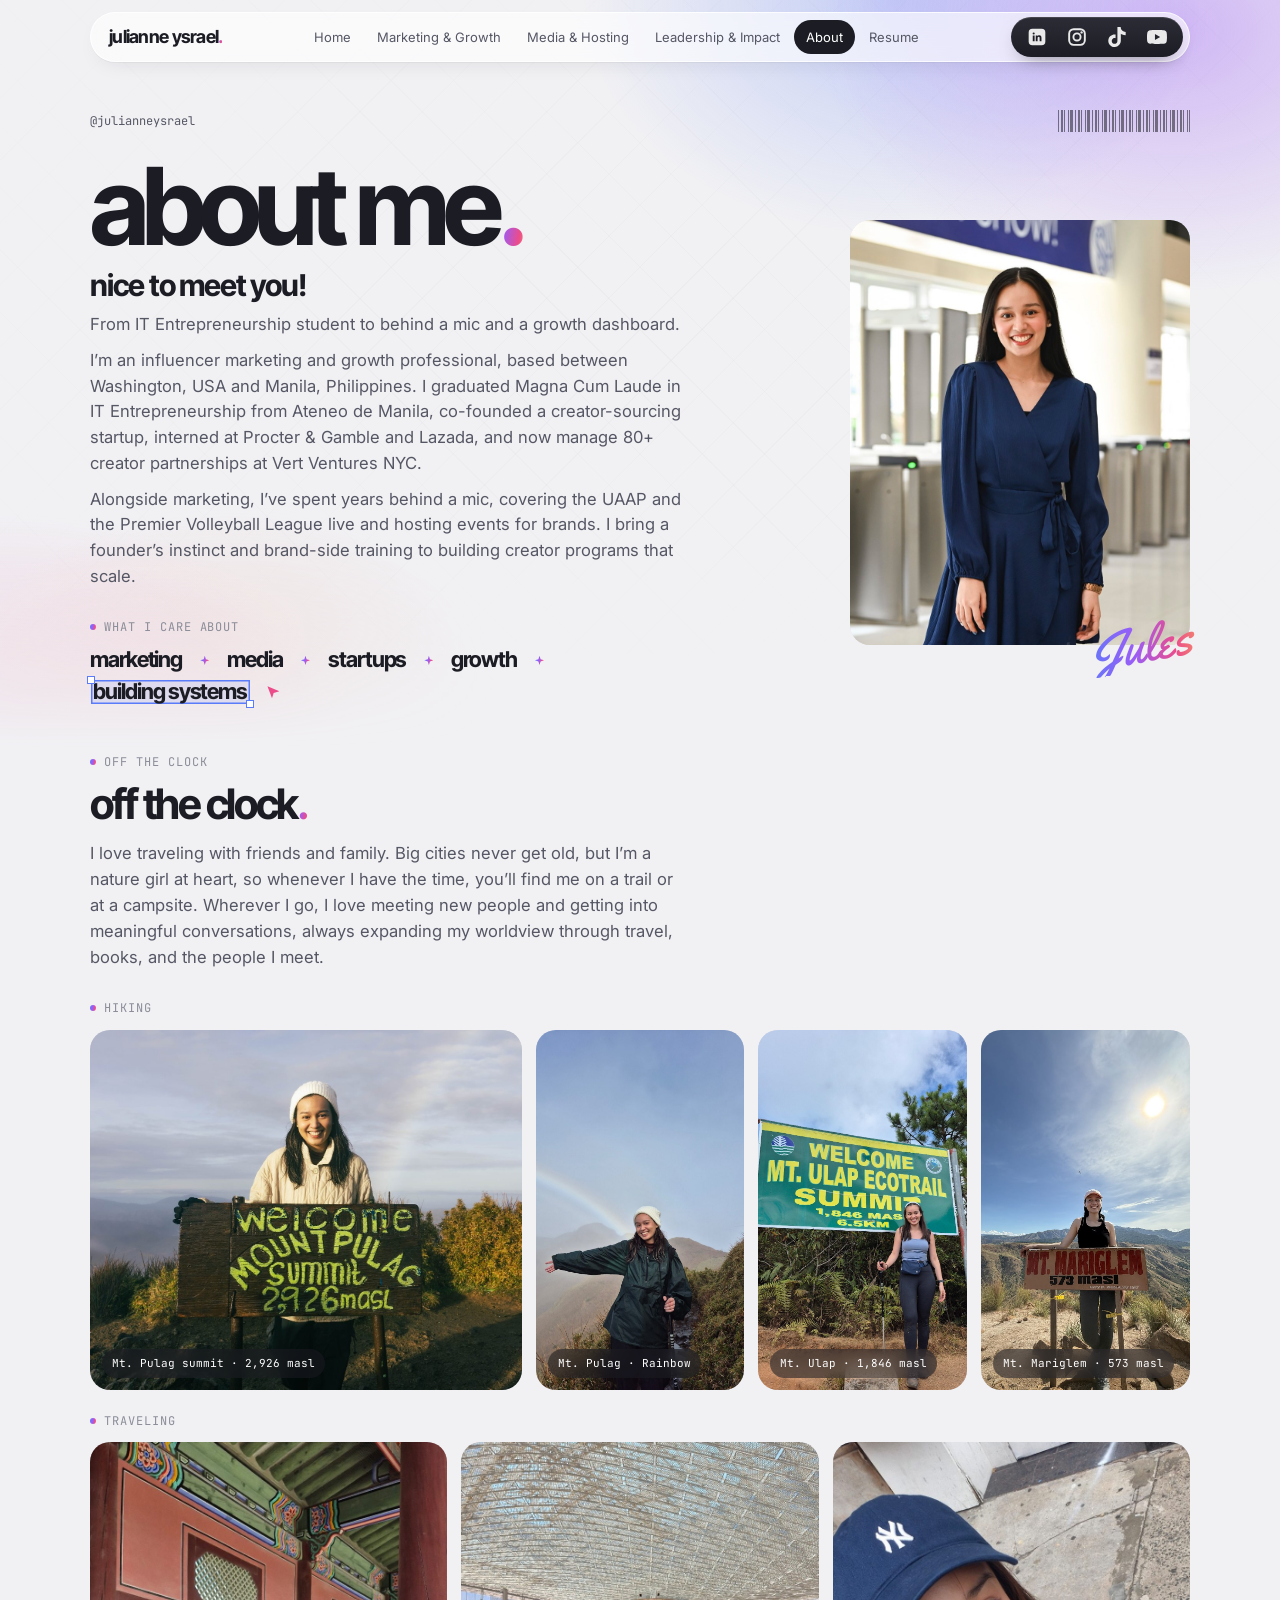
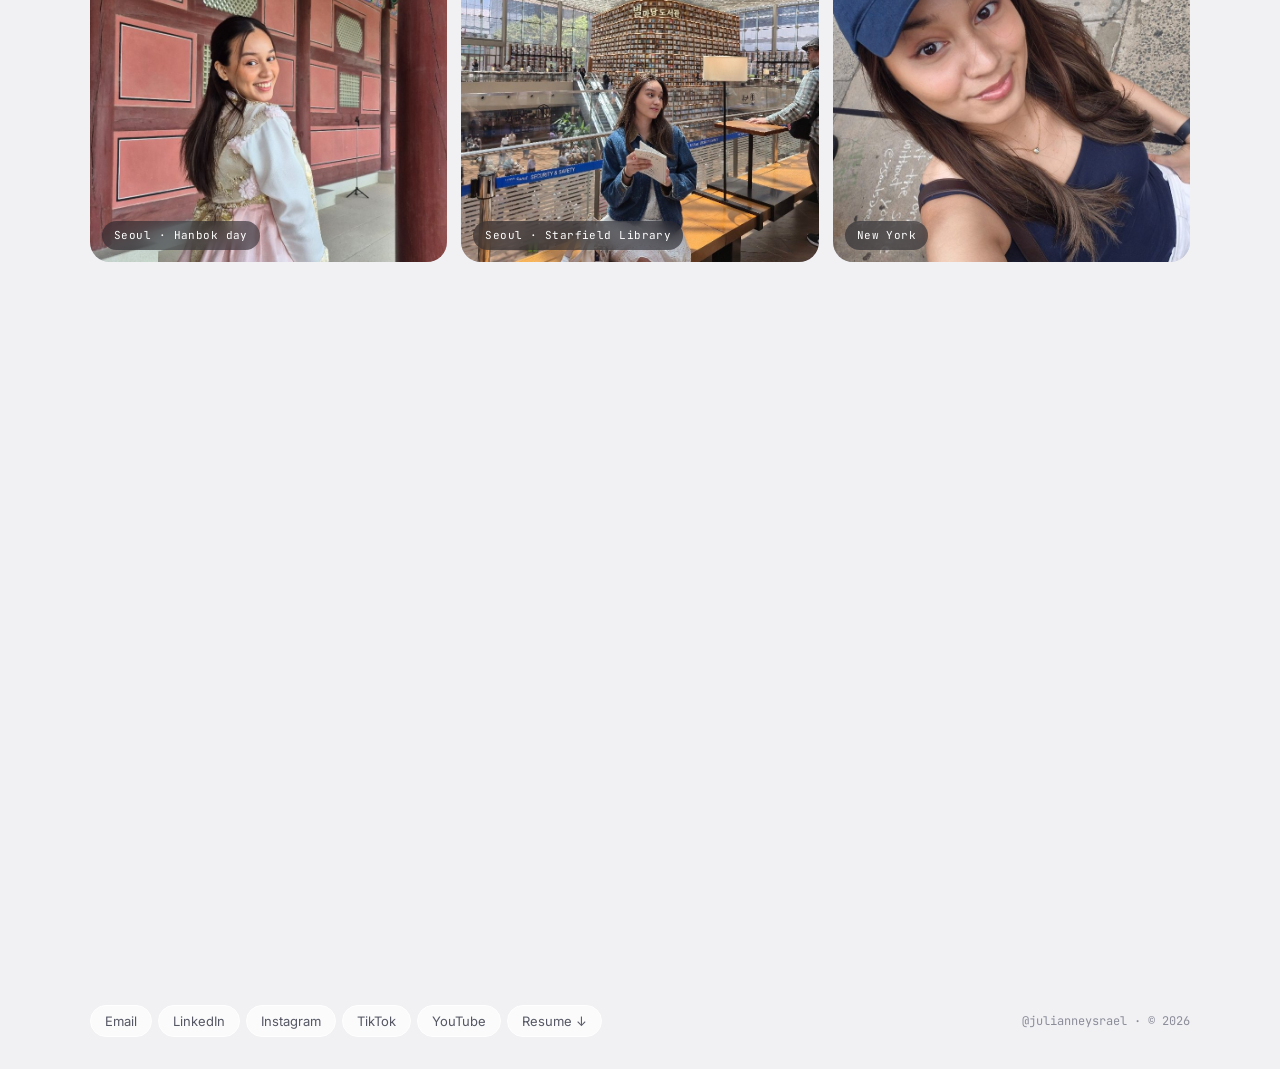
==== commit 8bd19b3d: "Expand About intro: people, conversations, and worldview Co-Authored-By: Claude Opus 5.5 <noreply@an" ====
--- a/about.html
+++ b/about.html
@@ -74,7 +74,7 @@
           <div><span class="eyebrow">Off the clock</span><h2 class="display h-section">off the clock<span class="dot">.</span></h2></div>
           
         </div>
-        <p class="lede reveal" style="margin:-6px 0 24px">I love traveling with friends and family. Big cities never get old, but I&rsquo;m a nature girl at heart, so whenever I have the time, you&rsquo;ll find me on a trail or at a campsite.</p>
+        <p class="lede reveal" style="margin:-6px 0 24px">I love traveling with friends and family. Big cities never get old, but I&rsquo;m a nature girl at heart, so whenever I have the time, you&rsquo;ll find me on a trail or at a campsite. Wherever I go, I love meeting new people and getting into meaningful conversations, always expanding my worldview through travel, books, and the people I meet.</p>
         <span class="eyebrow reveal">Hiking</span>
         <div class="photo-wall five">
           <figure class="shot wide reveal"><img src="assets/img/about/hike-pulag.jpg" alt="Jules at the Mt. Pulag summit sign" loading="lazy"><figcaption>Mt. Pulag summit &middot; 2,926 masl</figcaption></figure>
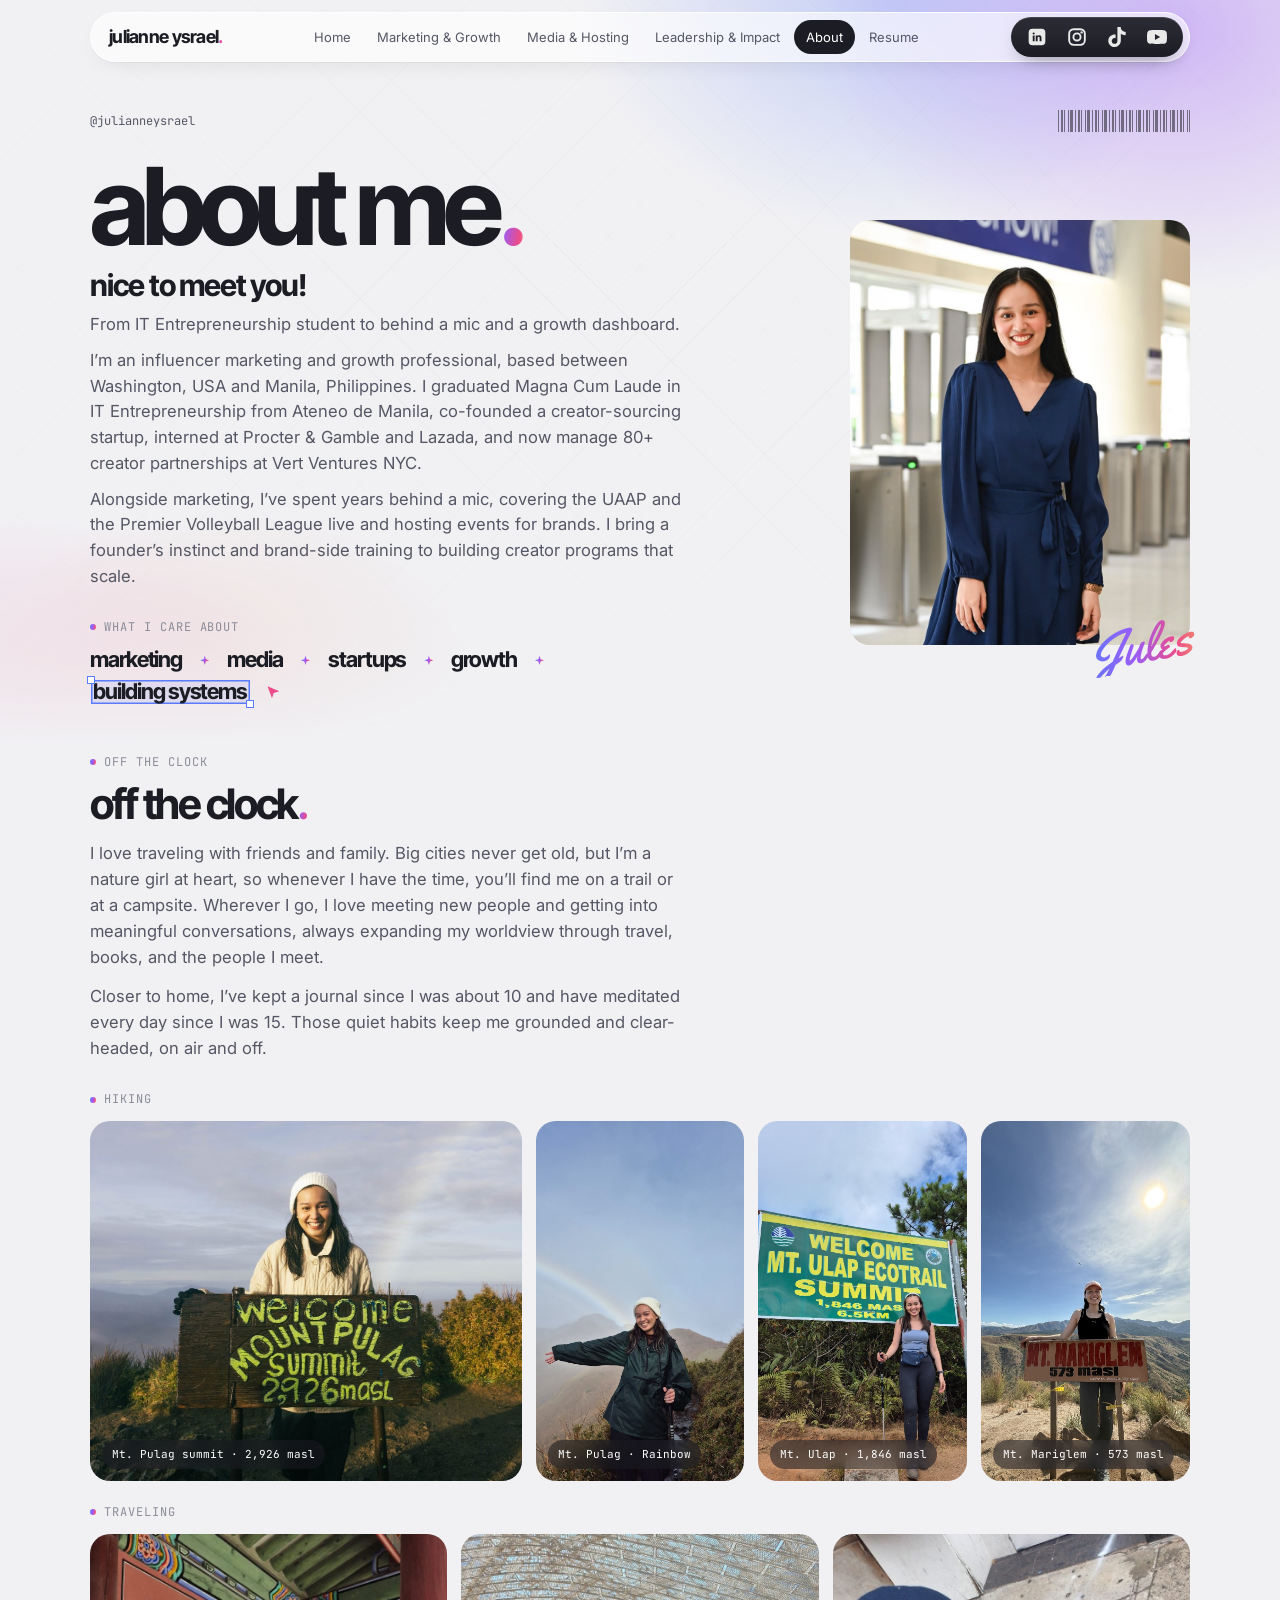
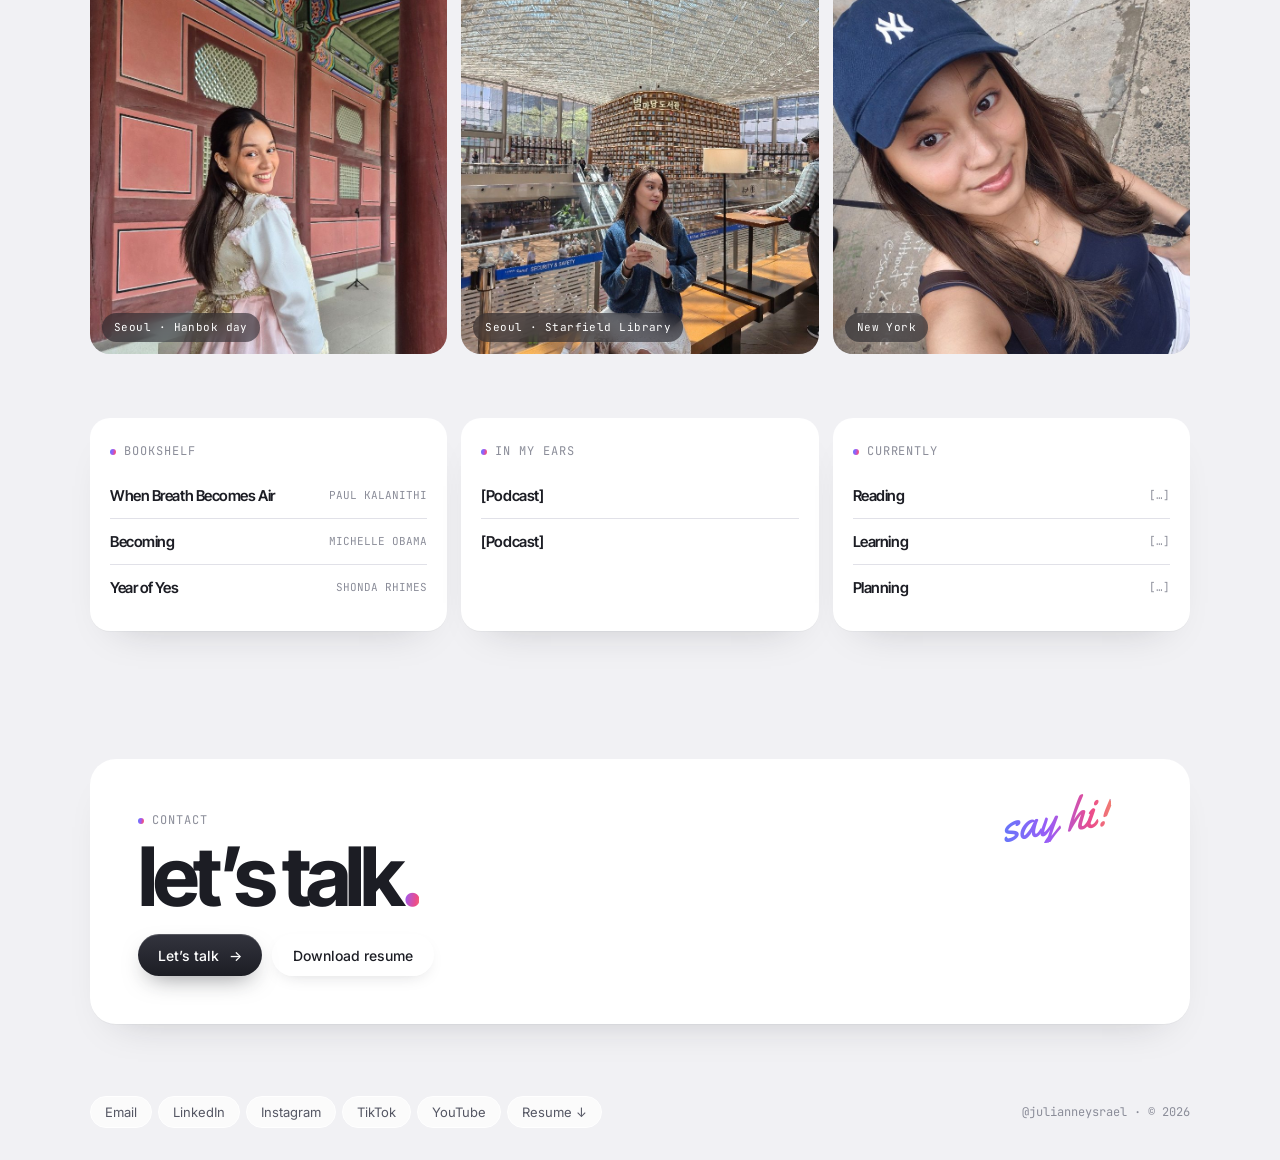
==== commit 6aed3a16: "Add journaling and daily meditation to About Co-Authored-By: Claude Opus 5.5 <noreply@anthropic.com>" ====
--- a/about.html
+++ b/about.html
@@ -75,6 +75,7 @@
           
         </div>
         <p class="lede reveal" style="margin:-6px 0 24px">I love traveling with friends and family. Big cities never get old, but I&rsquo;m a nature girl at heart, so whenever I have the time, you&rsquo;ll find me on a trail or at a campsite. Wherever I go, I love meeting new people and getting into meaningful conversations, always expanding my worldview through travel, books, and the people I meet.</p>
+        <p class="lede reveal" style="margin:-10px 0 24px">Closer to home, I&rsquo;ve kept a journal since I was about 10 and have meditated every day since I was 15. Those quiet habits keep me grounded and clear-headed, on air and off.</p>
         <span class="eyebrow reveal">Hiking</span>
         <div class="photo-wall five">
           <figure class="shot wide reveal"><img src="assets/img/about/hike-pulag.jpg" alt="Jules at the Mt. Pulag summit sign" loading="lazy"><figcaption>Mt. Pulag summit &middot; 2,926 masl</figcaption></figure>
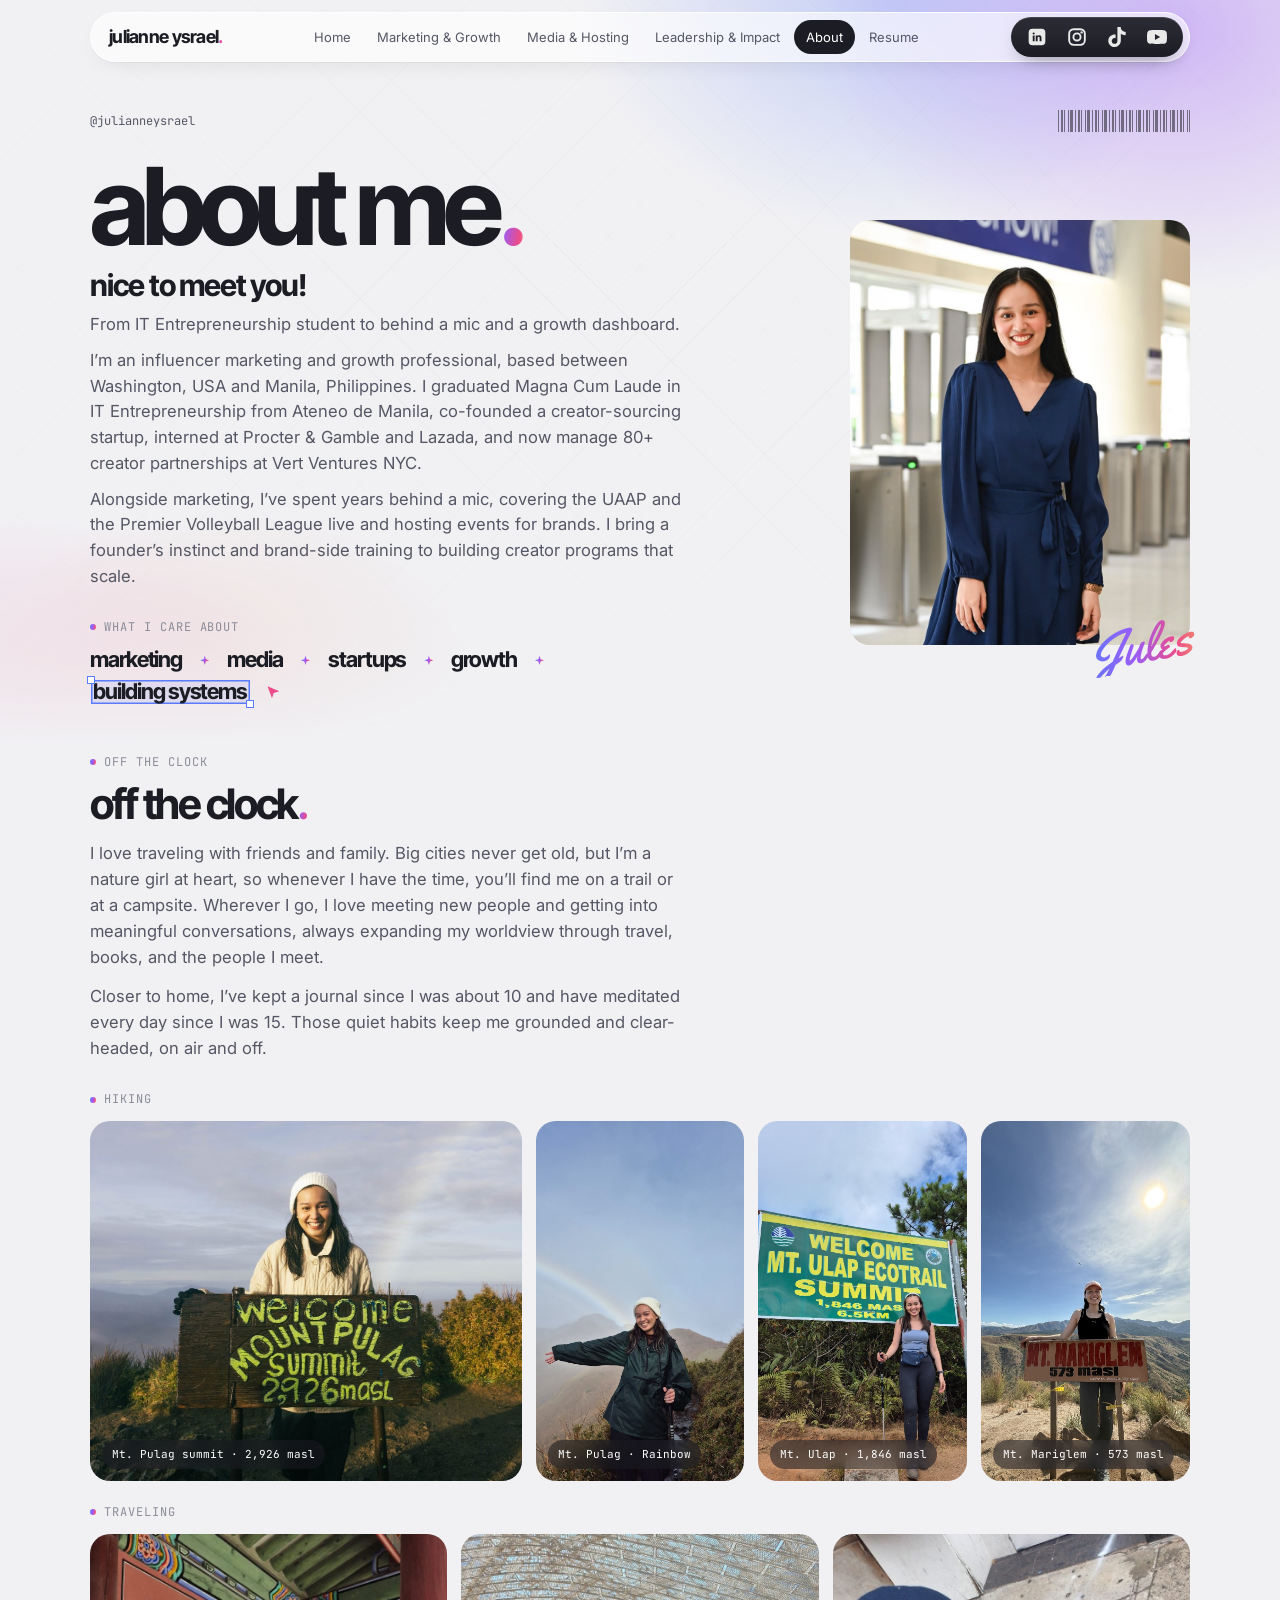
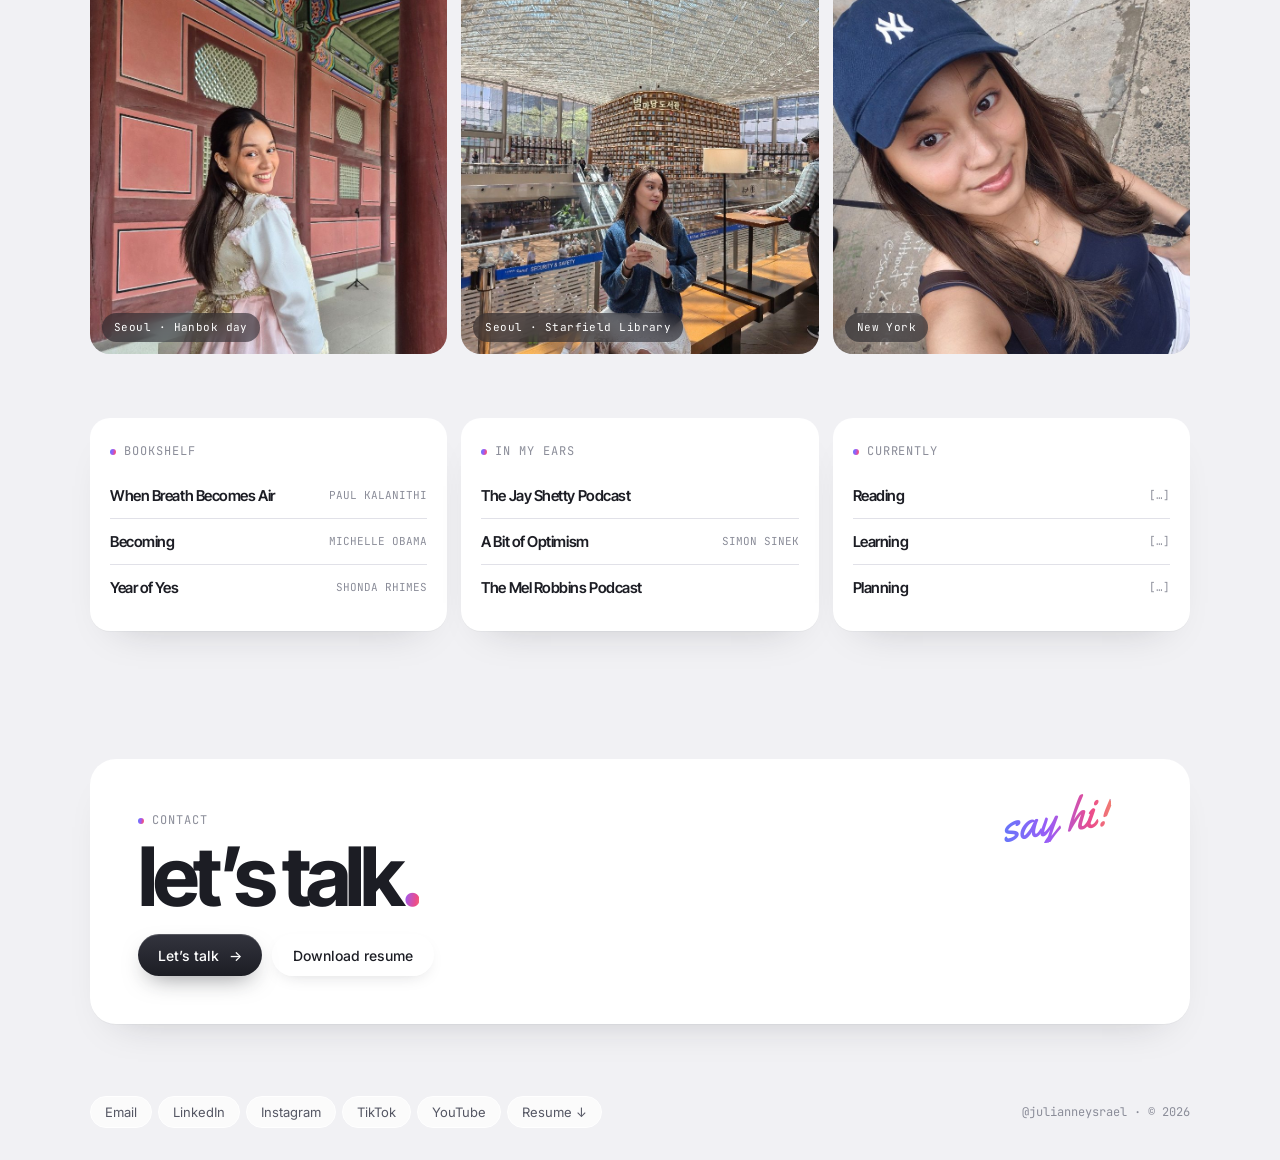
==== commit 4024dd8c: "Add podcasts to About: Jay Shetty, Simon Sinek, Mel Robbins Co-Authored-By: Claude Opus 5.5 <noreply" ====
--- a/about.html
+++ b/about.html
@@ -105,8 +105,9 @@
           <div class="block card reveal">
             <span class="eyebrow">In my ears</span>
             <ul class="item-list" style="padding:0">
-              <li><b>[Podcast]</b></li>
-              <li><b>[Podcast]</b></li>
+              <li><b>The Jay Shetty Podcast</b></li>
+              <li><b>A Bit of Optimism</b><span class="meta">SIMON SINEK</span></li>
+              <li><b>The Mel Robbins Podcast</b></li>
             </ul>
           </div>
           <div class="block card reveal">
--- a/assets/styles.css
+++ b/assets/styles.css
@@ -565,3 +565,5 @@
 .photo-wall.case-photos .shot img { object-position: 50% 35%; }
 @media (max-width: 760px) { .photo-wall.case-photos { grid-auto-rows: 260px; } }
 .nus-talk { max-width: 760px; }
+.shot.hero-shot { aspect-ratio: 16 / 10; margin: 0; }
+.shot.hero-shot img { object-position: 50% 40%; }
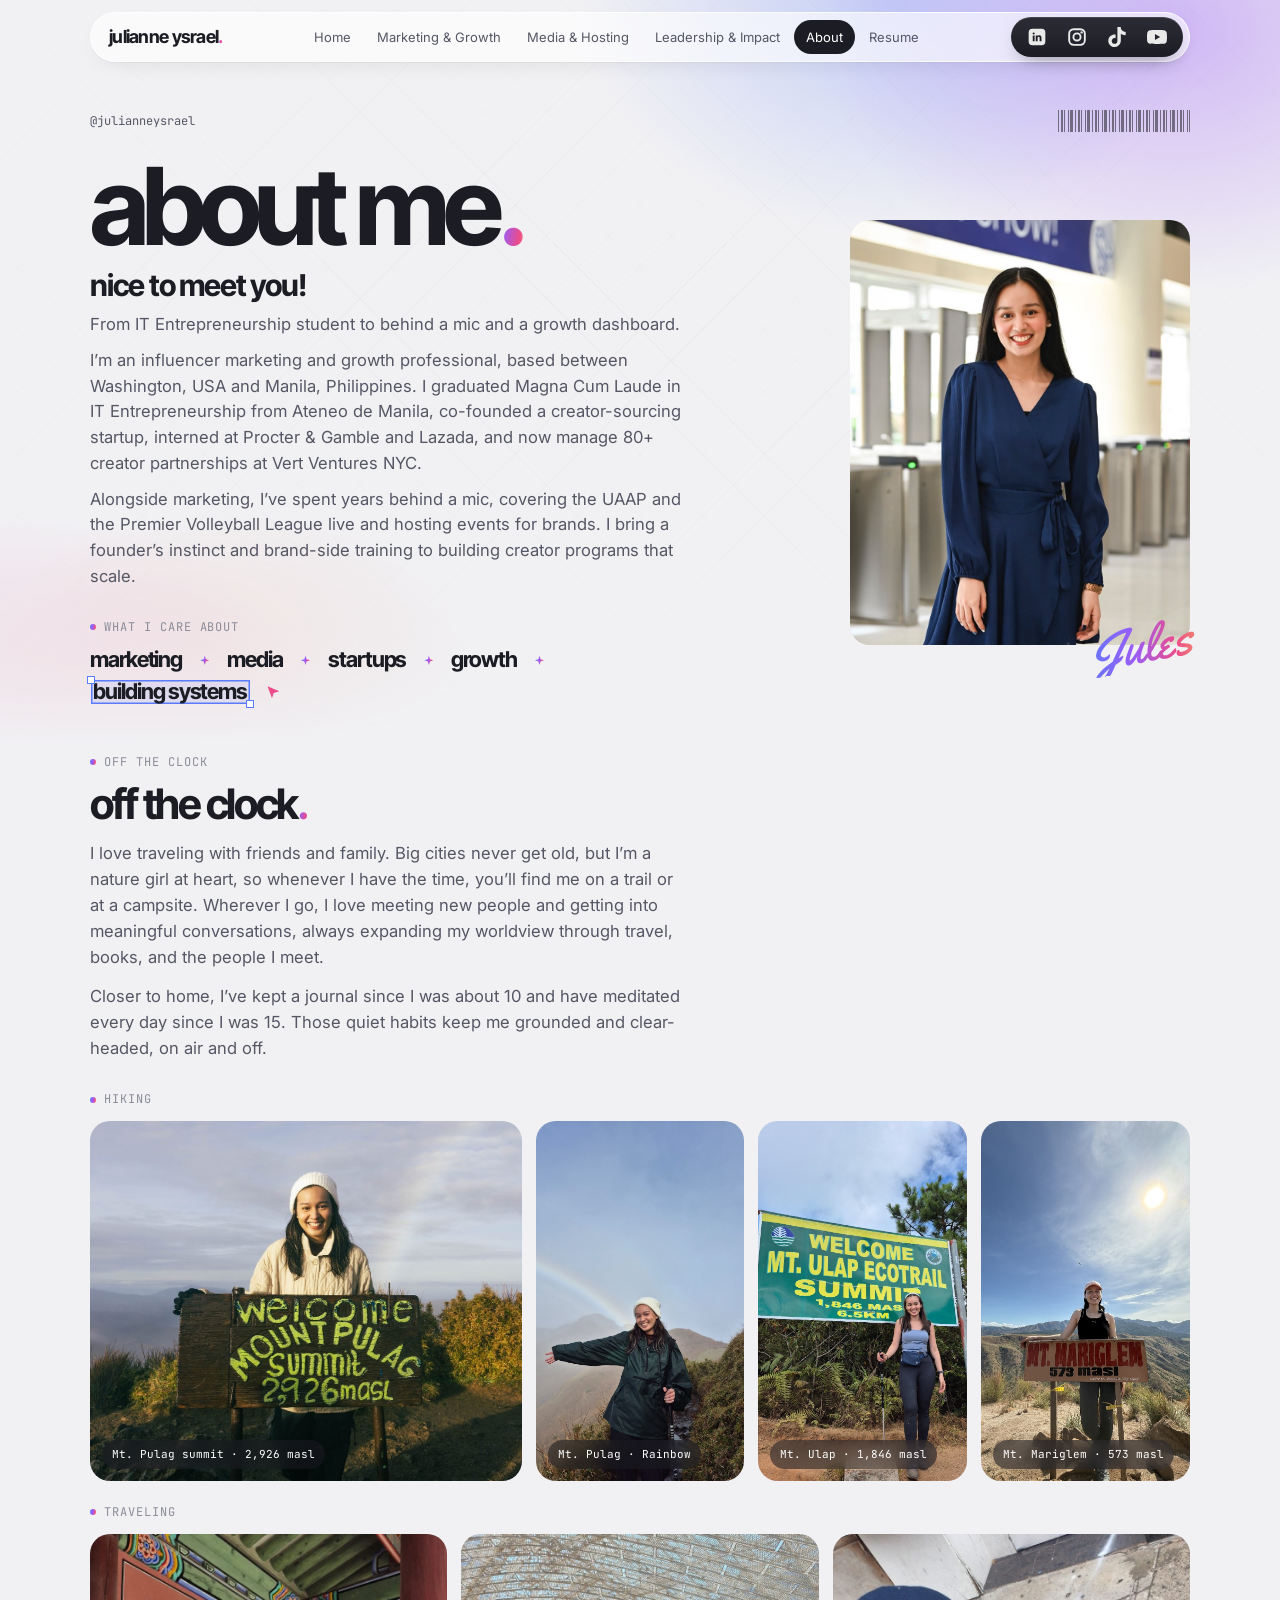
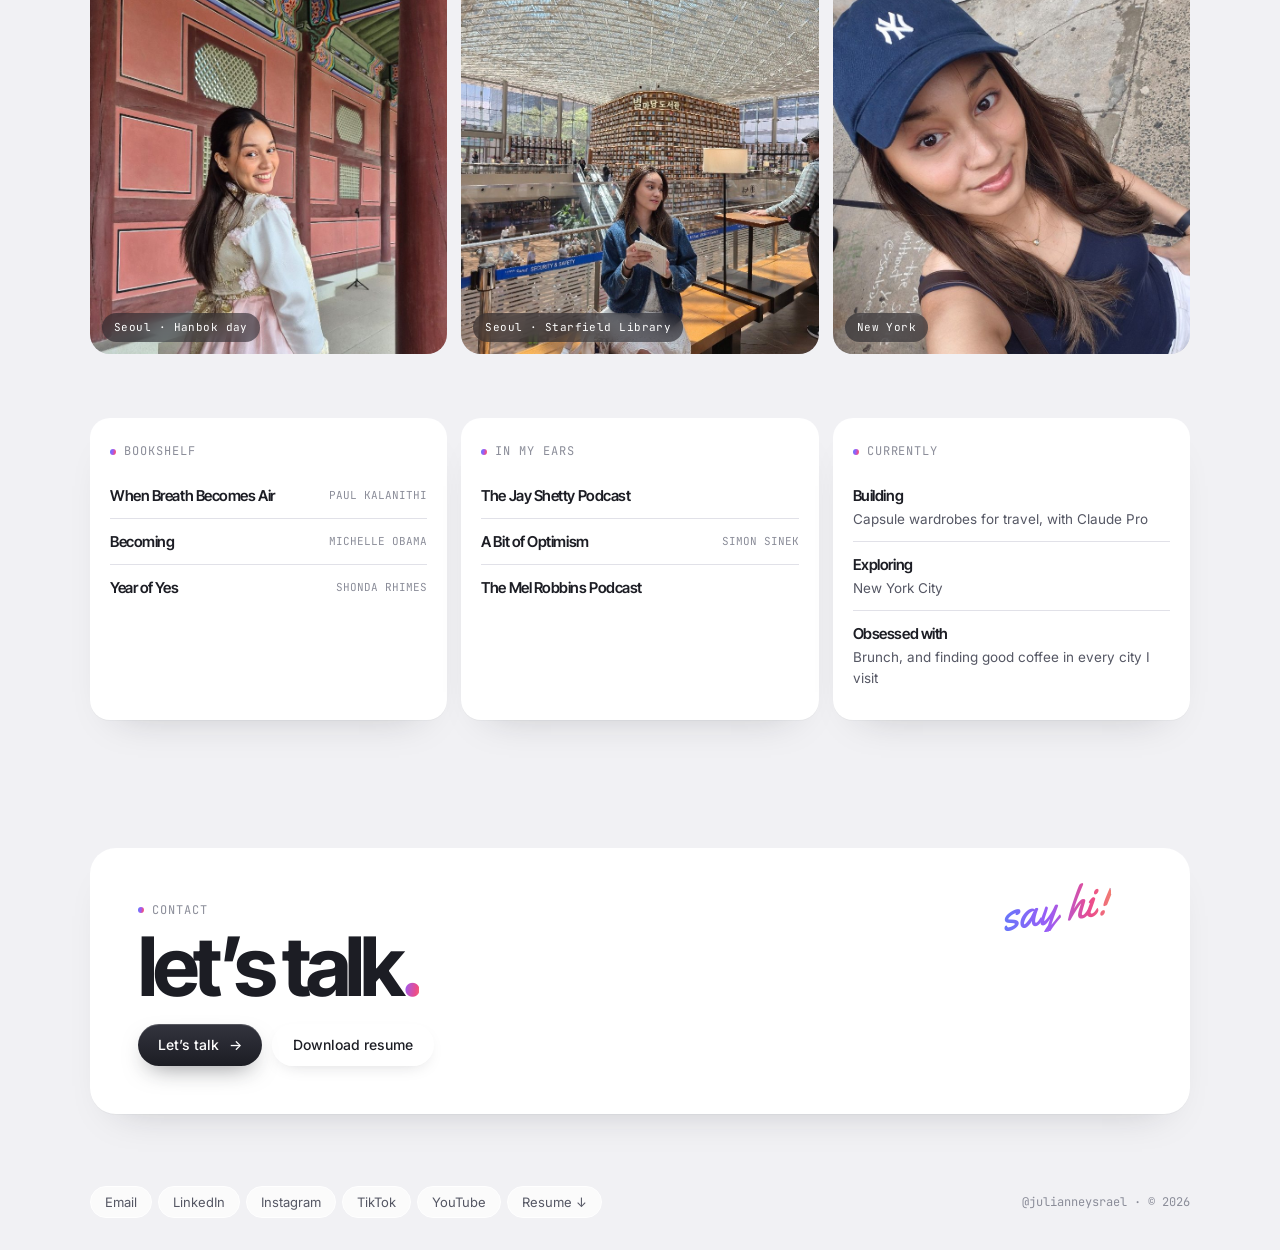
==== commit ea3af661: "Embed three short-form videos at the top of the content section; fill in Currently Co-Authored-By: C" ====
--- a/about.html
+++ b/about.html
@@ -113,9 +113,9 @@
           <div class="block card reveal">
             <span class="eyebrow">Currently</span>
             <ul class="item-list" style="padding:0">
-              <li><b>Reading</b><span class="meta">[&hellip;]</span></li>
-              <li><b>Learning</b><span class="meta">[&hellip;]</span></li>
-              <li><b>Planning</b><span class="meta">[&hellip;]</span></li>
+              <li><b>Building</b><p>Capsule wardrobes for travel, with Claude Pro</p></li>
+              <li><b>Exploring</b><p>New York City</p></li>
+              <li><b>Obsessed with</b><p>Brunch, and finding good coffee in every city I visit</p></li>
             </ul>
           </div>
       </div>
--- a/assets/styles.css
+++ b/assets/styles.css
@@ -567,3 +567,9 @@
 .nus-talk { max-width: 760px; }
 .shot.hero-shot { aspect-ratio: 16 / 10; margin: 0; }
 .shot.hero-shot img { object-position: 50% 40%; }
+.shorts.top { grid-template-columns: repeat(3, 1fr); max-width: 760px; }
+.shorts.two { grid-template-columns: repeat(2, 1fr); }
+.shot.vid { background: #23242d; }
+.shot.vid video { width: 100%; height: 100%; object-fit: cover; display: block; }
+.shot.vid:hover video { transform: none; }
+@media (max-width: 600px) { .shorts.top { grid-template-columns: repeat(3, 1fr); gap: 6px; } .shorts.top .video-caption { font-size: 11px; } }
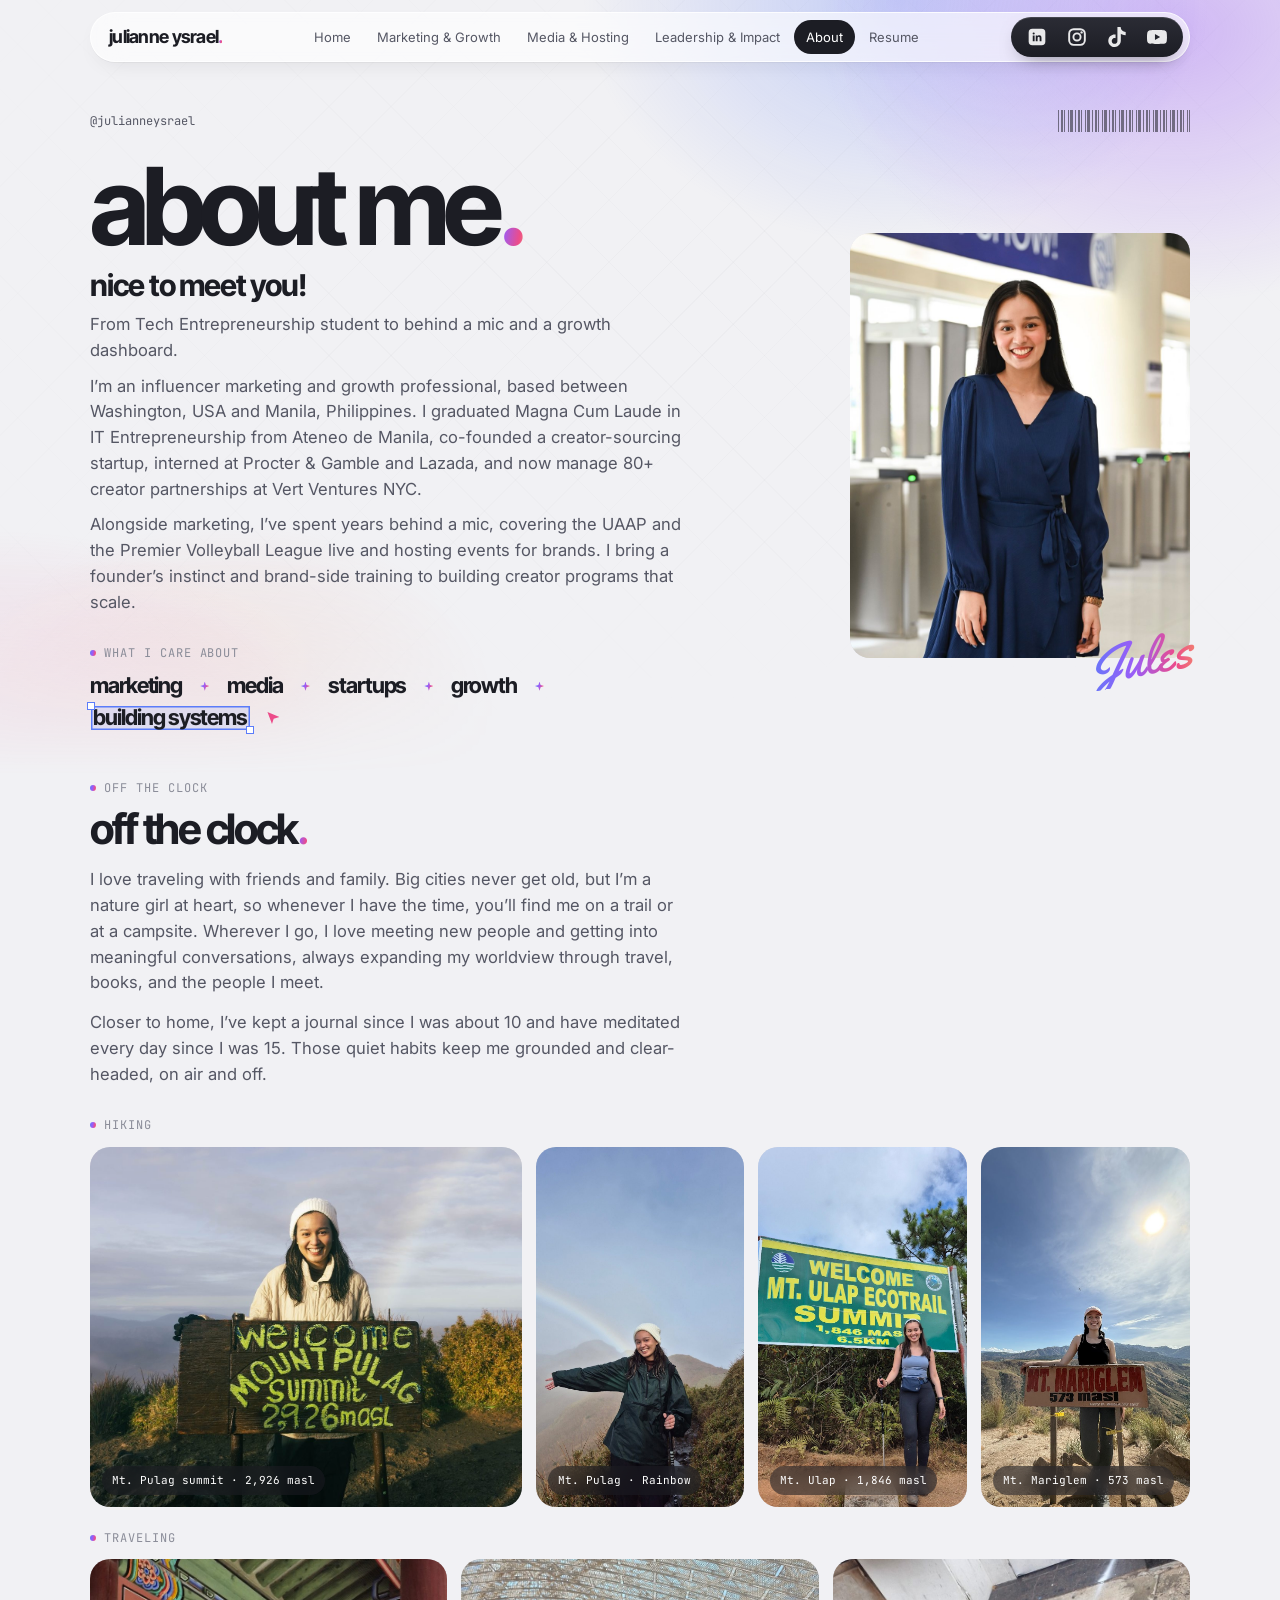
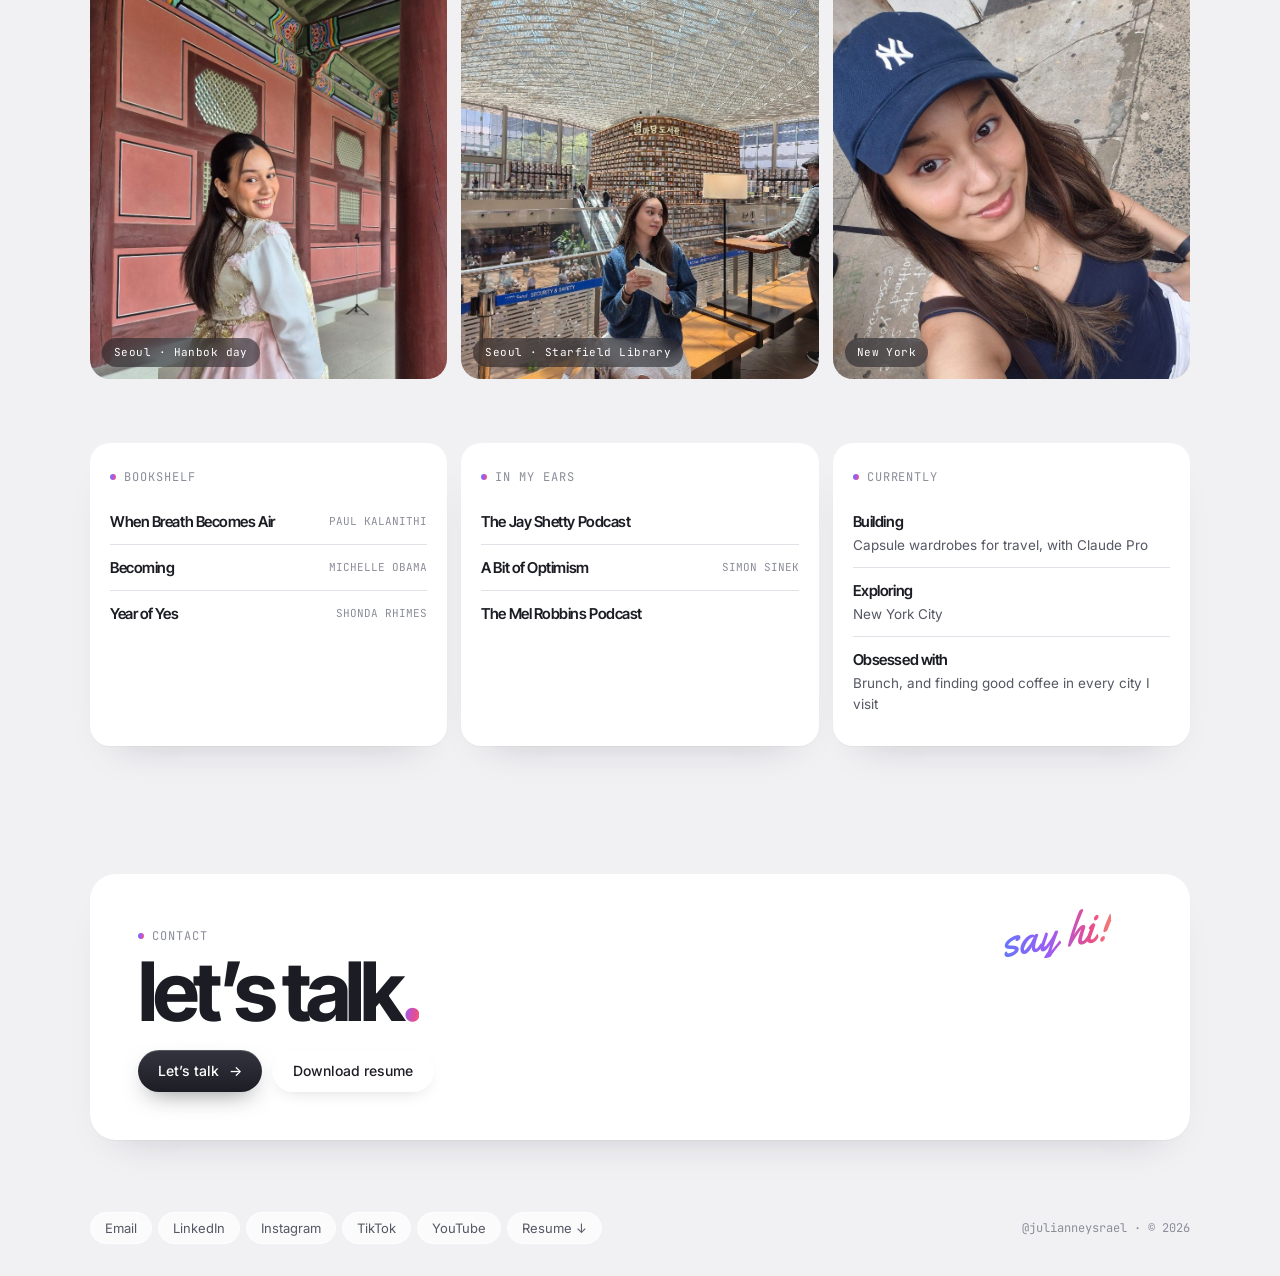
==== commit e8e1794f: "Say Tech Entrepreneurship outside the degree name Co-Authored-By: Claude Opus 5.5 <noreply@anthropic" ====
--- a/about.html
+++ b/about.html
@@ -52,7 +52,7 @@
           <div class="hero-copy">
             <h1 class="display">about me<span class="dot">.</span></h1>
             <h2 class="h-sub" style="margin:18px 0 10px">nice to meet you!</h2>
-            <p class="lede" style="margin-bottom:10px">From IT Entrepreneurship student to behind a mic and a growth dashboard.</p>
+            <p class="lede" style="margin-bottom:10px">From Tech Entrepreneurship student to behind a mic and a growth dashboard.</p>
             <p class="lede" style="margin-bottom:10px">I&rsquo;m an influencer marketing and growth professional, based between Washington, USA and Manila, Philippines. I graduated Magna Cum Laude in IT Entrepreneurship from Ateneo de Manila, co-founded a creator-sourcing startup, interned at Procter &amp; Gamble and Lazada, and now manage 80+ creator partnerships at Vert Ventures NYC.</p>
             <p class="lede">Alongside marketing, I&rsquo;ve spent years behind a mic, covering the UAAP and the Premier Volleyball League live and hosting events for brands. I bring a founder&rsquo;s instinct and brand-side training to building creator programs that scale.</p>
             <span class="eyebrow" style="margin-top:8px">What I care about</span>
--- a/assets/styles.css
+++ b/assets/styles.css
@@ -202,7 +202,7 @@
 
 .pill {
   display: inline-flex; align-items: center; height: 28px; padding: 0 12px; border-radius: 999px;
-  font-family: var(--serif); font-size: 16px; font-weight: 400; letter-spacing: 0;
+  font-family: var(--mono); font-size: 11px; font-weight: 400; letter-spacing: .06em; text-transform: uppercase;
   background: rgba(255, 255, 255, .75); border: 1px solid #fff; color: var(--ink-2);
 }
 .pill.blue { background: var(--blue); border-color: var(--blue); color: #fff; }
@@ -573,3 +573,5 @@
 .shot.vid video { width: 100%; height: 100%; object-fit: cover; display: block; }
 .shot.vid:hover video { transform: none; }
 @media (max-width: 600px) { .shorts.top { grid-template-columns: repeat(3, 1fr); gap: 6px; } .shorts.top .video-caption { font-size: 11px; } }
+.shorts.five { grid-template-columns: repeat(5, 1fr); gap: 10px; }
+@media (max-width: 760px) { .shorts.five { grid-template-columns: repeat(2, 1fr); } }
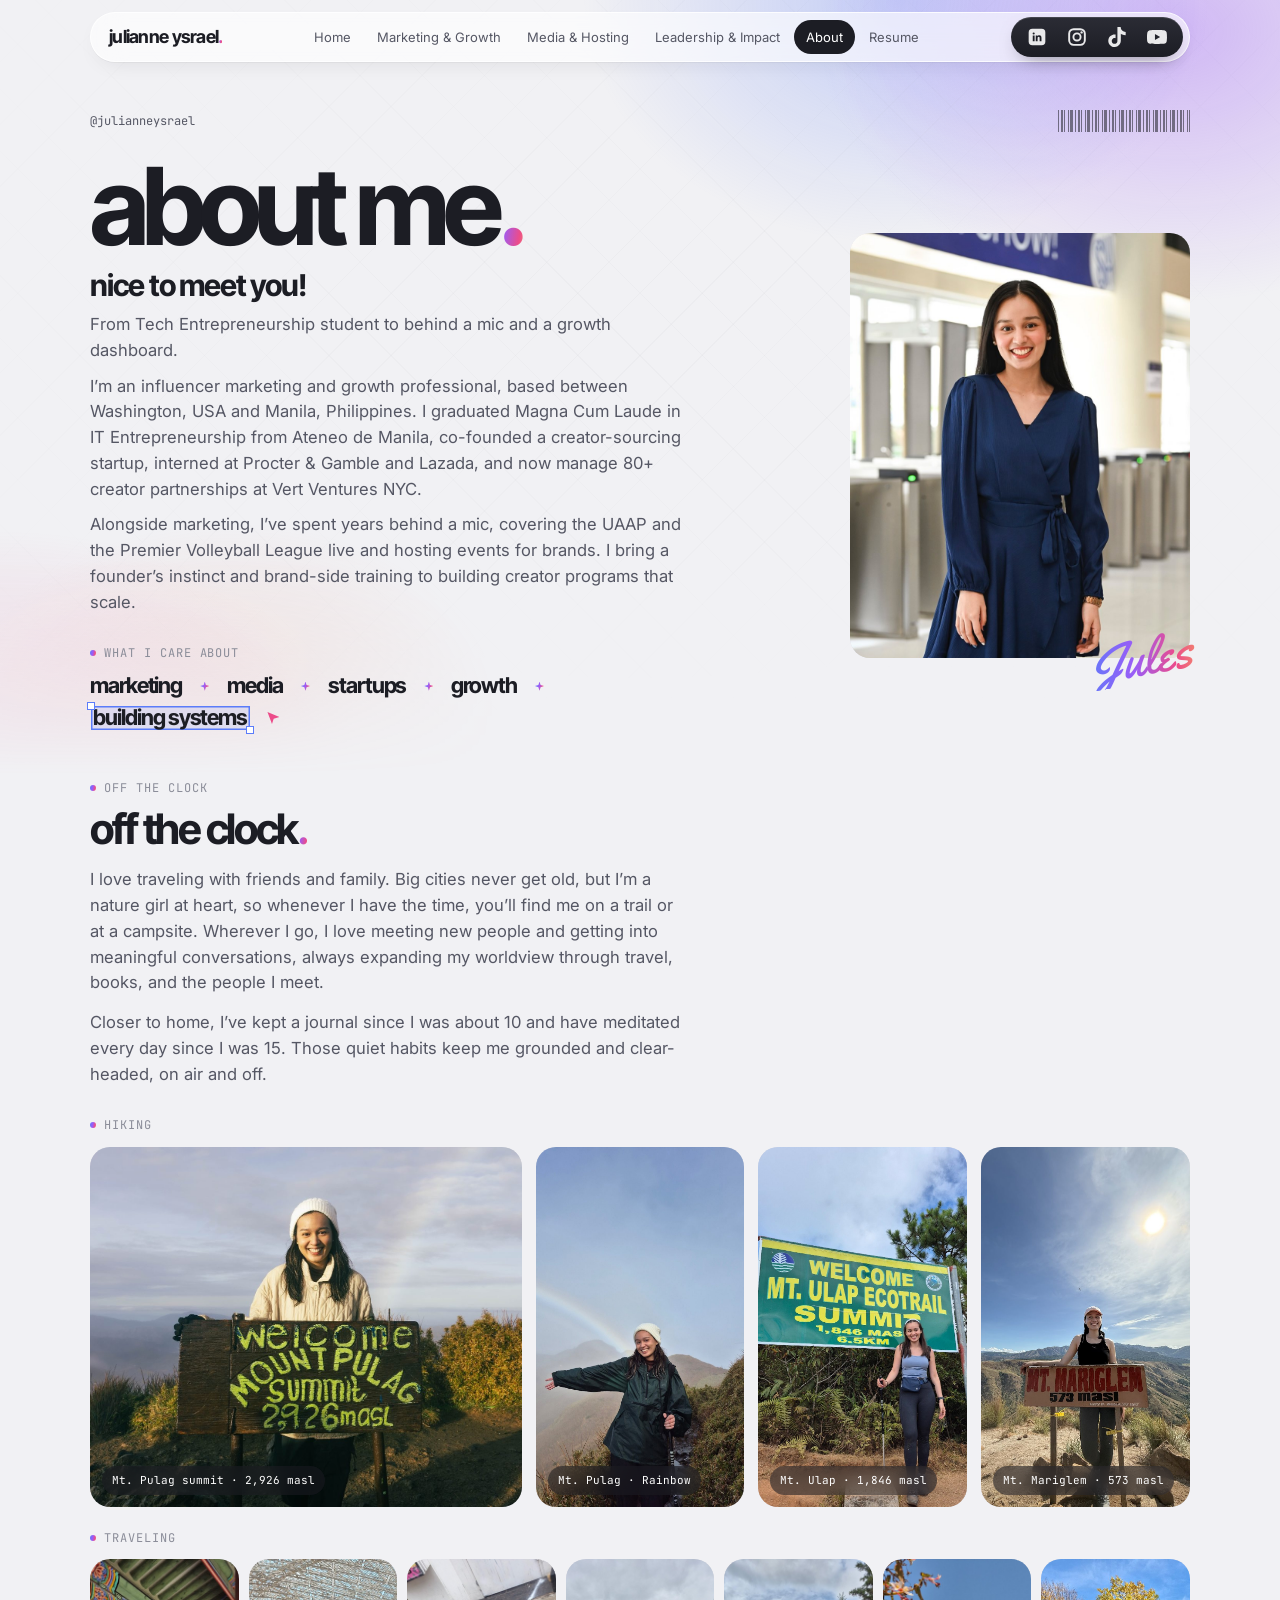
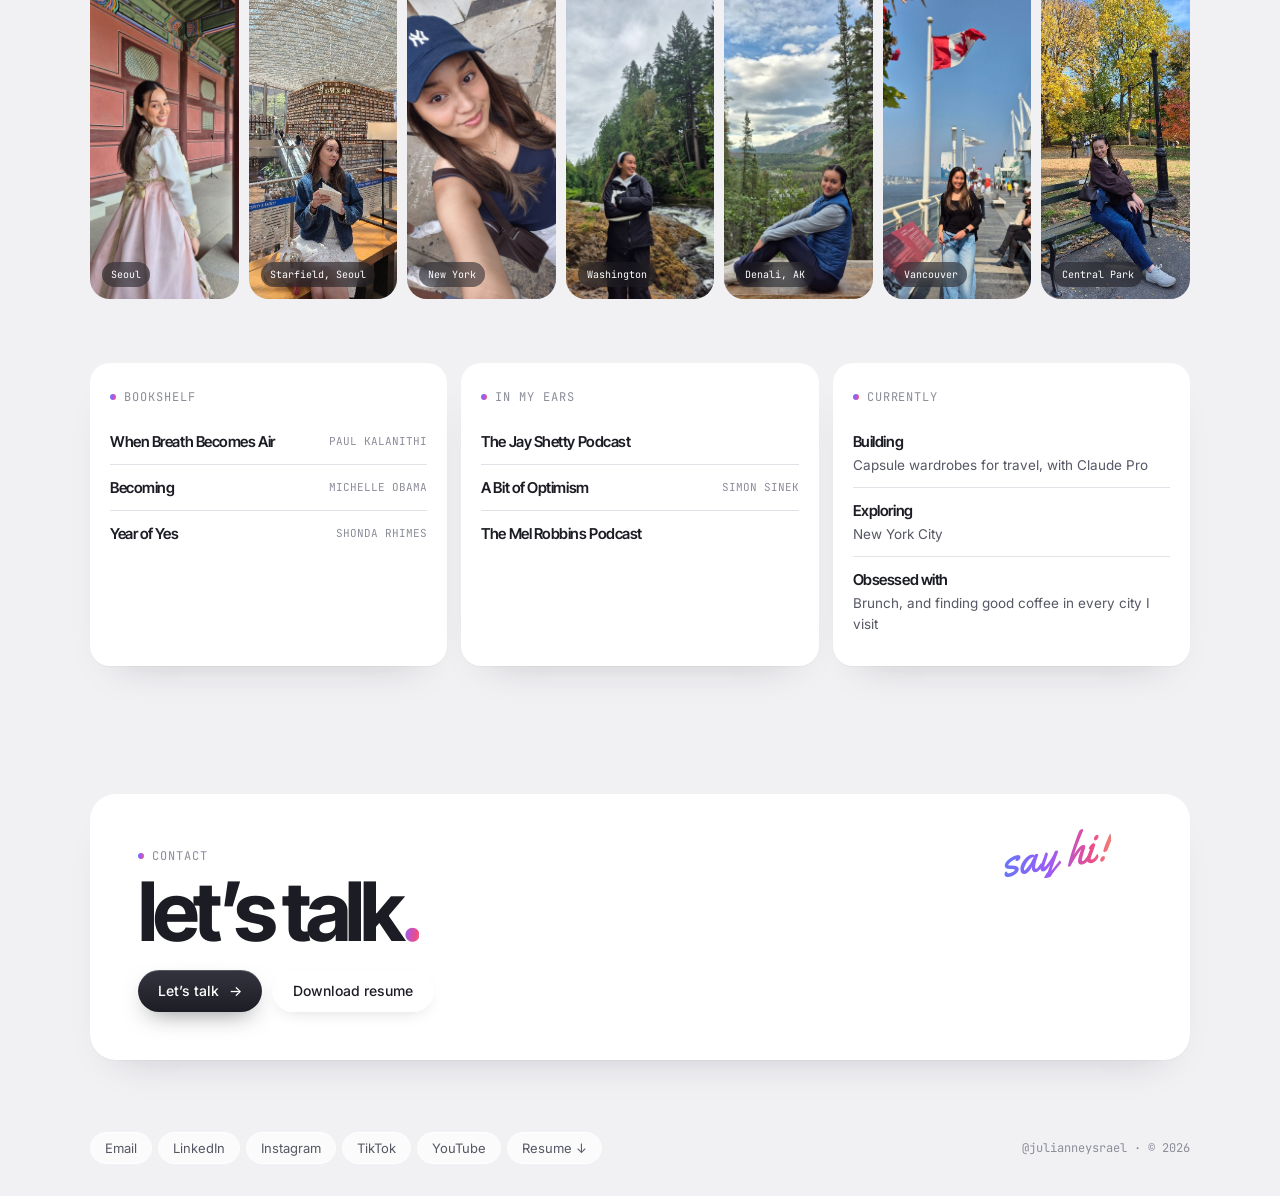
==== commit 715b4aa8: "Add Washington, Denali, Vancouver, and Central Park travel photos Co-Authored-By: Claude Opus 5.5 <n" ====
--- a/about.html
+++ b/about.html
@@ -26,6 +26,12 @@
           <a href="leadership.html">Leadership &amp; Impact</a>
           <a href="about.html" aria-current="page">About</a>
           <a href="assets/Jules-Ysrael-Resume.pdf" download>Resume</a>
+          <div class="socials nav-socials" aria-label="Social media">
+          <a href="https://www.linkedin.com/in/julianne-ysrael-a098501b9/" target="_blank" rel="noopener" aria-label="LinkedIn" title="LinkedIn"><svg viewBox="0 0 24 24" width="20" height="20" aria-hidden="true"><rect x="2" y="2" width="20" height="20" rx="4.5" fill="currentColor"/><g class="cut" transform="translate(4.7 4.5) scale(.62)"><path d="M20.447 20.452h-3.554v-5.569c0-1.328-.027-3.037-1.852-3.037-1.853 0-2.136 1.445-2.136 2.939v5.667H9.351V9h3.414v1.561h.046c.477-.9 1.637-1.85 3.37-1.85 3.601 0 4.267 2.37 4.267 5.455v6.286zM5.337 7.433a2.064 2.064 0 1 1 0-4.128 2.064 2.064 0 0 1 0 4.128zM7.119 20.452H3.555V9h3.564v11.452z"/></g></svg></a>
+          <a href="https://www.instagram.com/julianneysrael/" target="_blank" rel="noopener" aria-label="Instagram" title="Instagram"><svg viewBox="0 0 24 24" width="20" height="20" aria-hidden="true"><rect x="2.6" y="2.6" width="18.8" height="18.8" rx="5.4" fill="none" stroke="currentColor" stroke-width="2.3"/><circle cx="12" cy="12" r="4.3" fill="none" stroke="currentColor" stroke-width="2.3"/><circle cx="17.5" cy="6.5" r="1.4" fill="currentColor"/></svg></a>
+          <a href="https://www.tiktok.com/@julianneysrael" target="_blank" rel="noopener" aria-label="TikTok" title="TikTok"><svg viewBox="0 0 24 24" width="20" height="20" aria-hidden="true"><path fill="currentColor" d="M12.525.02c1.31-.02 2.61-.01 3.91-.02.08 1.53.63 3.09 1.75 4.17 1.12 1.11 2.7 1.62 4.24 1.79v4.03c-1.44-.05-2.89-.35-4.2-.97-.57-.26-1.1-.59-1.62-.93-.01 2.92.01 5.84-.02 8.75-.08 1.4-.54 2.79-1.35 3.94-1.31 1.92-3.58 3.17-5.91 3.21-1.43.08-2.86-.31-4.08-1.03-2.02-1.19-3.44-3.37-3.65-5.71-.02-.5-.03-1-.01-1.49.18-1.9 1.12-3.72 2.58-4.96 1.66-1.44 3.98-2.13 6.15-1.72.02 1.48-.04 2.96-.04 4.44-.99-.32-2.15-.23-3.02.37-.63.41-1.11 1.04-1.36 1.75-.21.51-.15 1.07-.14 1.61.24 1.64 1.82 3.02 3.5 2.87 1.12-.01 2.19-.66 2.77-1.61.19-.33.4-.67.41-1.06.1-1.79.06-3.57.07-5.36.01-4.03-.01-8.05.02-12.07z"/></svg></a>
+          <a href="https://www.youtube.com/c/julesysrael" target="_blank" rel="noopener" aria-label="YouTube" title="YouTube"><svg viewBox="0 0 24 24" width="20" height="20" aria-hidden="true"><path fill="currentColor" fill-rule="evenodd" d="M23.498 6.186a3.016 3.016 0 0 0-2.122-2.136C19.505 3.545 12 3.545 12 3.545s-7.505 0-9.377.505A3.017 3.017 0 0 0 .502 6.186C0 8.07 0 12 0 12s0 3.93.502 5.814a3.016 3.016 0 0 0 2.122 2.136c1.871.505 9.376.505 9.376.505s7.505 0 9.377-.505a3.015 3.015 0 0 0 2.122-2.136C24 15.93 24 12 24 12s0-3.93-.502-5.814zM9.545 15.568V8.432L15.818 12l-6.273 3.568z"/></svg></a>
+          </div>
         </nav>
         <div class="bar-end">
           <div class="socials" aria-label="Social media">
@@ -84,10 +90,14 @@
           <figure class="shot reveal"><img src="assets/img/about/hike-mariglem.jpg" alt="Jules at the Mt. Mariglem summit sign" loading="lazy"><figcaption>Mt. Mariglem &middot; 573 masl</figcaption></figure>
         </div>
         <span class="eyebrow reveal" style="margin-top:22px">Traveling</span>
-        <div class="photo-wall three">
-          <figure class="shot reveal"><img src="assets/img/about/travel-seoul-palace.jpg" alt="Jules in a pink hanbok at a palace in Seoul" loading="lazy"><figcaption>Seoul &middot; Hanbok day</figcaption></figure>
-          <figure class="shot reveal"><img src="assets/img/about/travel-seoul-library.jpg" alt="Jules reading at Starfield Library in Seoul" loading="lazy"><figcaption>Seoul &middot; Starfield Library</figcaption></figure>
+        <div class="photo-wall travel">
+          <figure class="shot reveal"><img src="assets/img/about/travel-seoul-palace.jpg" alt="Jules in a pink hanbok at a palace in Seoul" loading="lazy"><figcaption>Seoul</figcaption></figure>
+          <figure class="shot reveal"><img src="assets/img/about/travel-seoul-library.jpg" alt="Jules reading at Starfield Library in Seoul" loading="lazy"><figcaption>Starfield, Seoul</figcaption></figure>
           <figure class="shot reveal"><img src="assets/img/about/travel-nyc.jpg" alt="Jules in a Yankees cap on a New York sidewalk" loading="lazy"><figcaption>New York</figcaption></figure>
+          <figure class="shot reveal"><img src="assets/img/about/travel-washington.jpg" alt="Jules by a forest river in Washington State" loading="lazy"><figcaption>Washington</figcaption></figure>
+          <figure class="shot reveal"><img src="assets/img/about/travel-denali.jpg" alt="Jules sitting at a mountain overlook in Denali, Alaska" loading="lazy"><figcaption>Denali, AK</figcaption></figure>
+          <figure class="shot reveal"><img src="assets/img/about/travel-vancouver.jpg" alt="Jules on the Canada Place promenade in Vancouver" loading="lazy"><figcaption>Vancouver</figcaption></figure>
+          <figure class="shot reveal"><img src="assets/img/about/travel-central-park.jpg" alt="Jules on a bench in Central Park in autumn" loading="lazy"><figcaption>Central Park</figcaption></figure>
         </div>
       </div>
     </section>
--- a/assets/styles.css
+++ b/assets/styles.css
@@ -575,3 +575,17 @@
 @media (max-width: 600px) { .shorts.top { grid-template-columns: repeat(3, 1fr); gap: 6px; } .shorts.top .video-caption { font-size: 11px; } }
 .shorts.five { grid-template-columns: repeat(5, 1fr); gap: 10px; }
 @media (max-width: 760px) { .shorts.five { grid-template-columns: repeat(2, 1fr); } }
+
+/* Phones: keep the bar to logo + Menu; social icons move into the open menu */
+.nav-socials { display: none; }
+@media (max-width: 600px) {
+  .bar-end .socials { display: none; }
+  .nav.open .nav-socials { display: flex; justify-content: center; gap: 10px; margin-top: 8px; padding: 6px; height: auto; }
+  .nav .nav-socials a { padding: 0; width: 44px; height: 44px; font-size: 0; }
+  .nav .nav-socials svg { width: 20px; height: 20px; }
+  .logo { font-size: 18px; }
+}
+.photo-wall.travel { grid-template-columns: repeat(7, 1fr); grid-auto-rows: 340px; gap: 10px; }
+.photo-wall.travel figcaption { letter-spacing: 0; font-size: 10px; padding: 5px 9px; }
+@media (max-width: 1000px) { .photo-wall.travel { grid-template-columns: repeat(4, 1fr); grid-auto-rows: 280px; } }
+@media (max-width: 600px) { .photo-wall.travel { grid-template-columns: repeat(2, 1fr); grid-auto-rows: 240px; } .photo-wall.travel .shot:last-child { grid-column: span 2; } }
